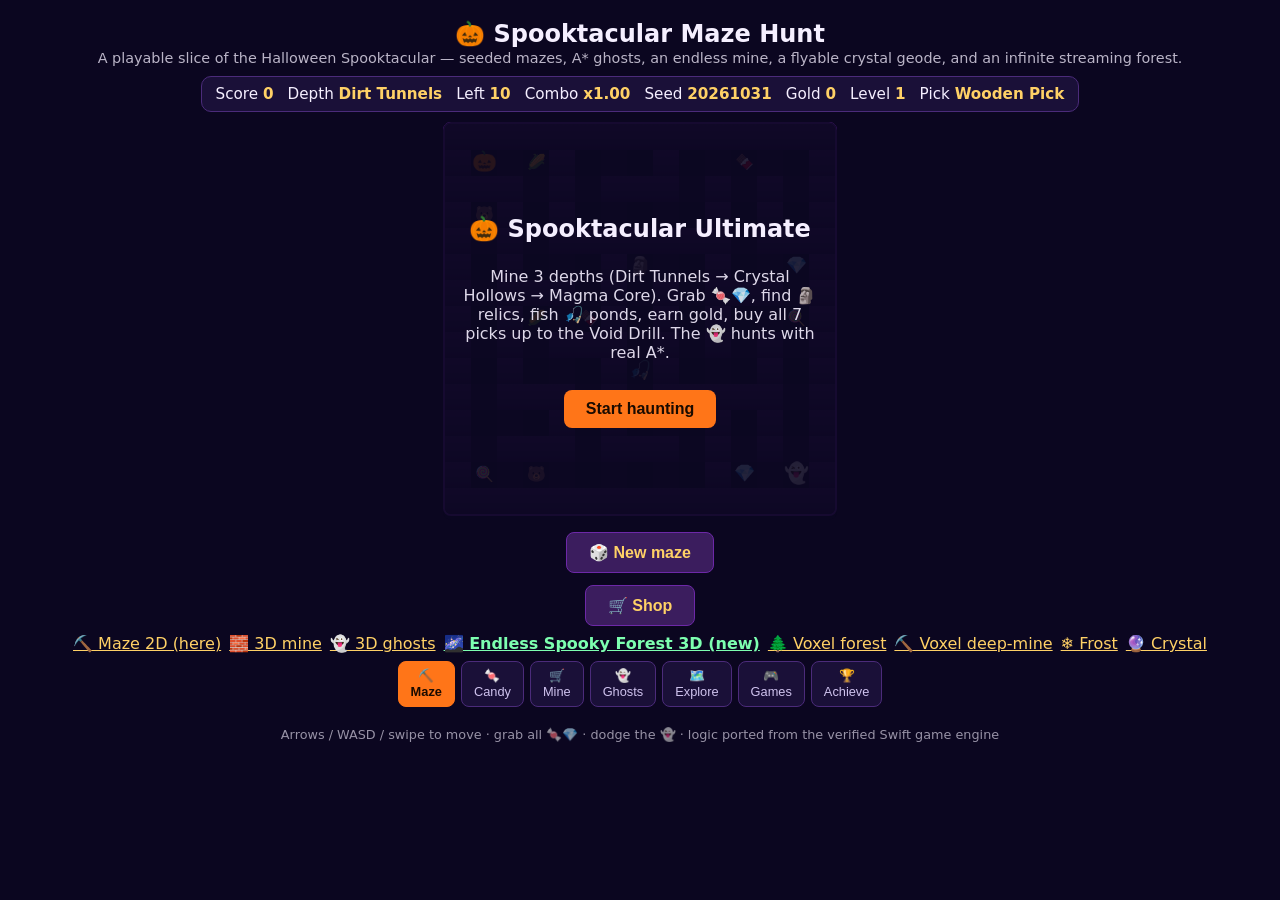
==== docs/index.html @ b9056bda "Fix Ghost tab loading in web games" ====
<!DOCTYPE html>
<html lang="en">
<head>
<meta charset="utf-8">
<meta name="viewport" content="width=device-width, initial-scale=1, maximum-scale=1, user-scalable=no">
<title>🎃 Spooktacular Maze Hunt</title>
<link rel="stylesheet" href="style.css?v=8">
</head>
<body>
<h1>🎃 Spooktacular Maze Hunt</h1>
<p class="sub">A playable slice of the Halloween Spooktacular — seeded mazes, A* ghosts, an endless mine, a flyable crystal geode, and an infinite streaming forest.</p>
<div id="hud">
  <span>Score <b id="score">0</b></span>
  <span>Depth <b id="depth">1/3</b></span>
  <span>Left <b id="candy">0</b></span>
  <span>Combo <b id="combo">x1.00</b></span>
  <span>Seed <b id="seed">–</b></span>
  <span>Gold <b id="gold">0</b></span>
  <span>Level <b id="level">1</b></span>
  <span>Pick <b id="pick">Wooden Pick</b></span>
</div>
<div id="wrap">
  <canvas id="game" width="390" height="390"></canvas>
  <div id="tabpanels"></div>
  <div id="overlay" class="hidden">
    <h2 id="overlay-title"></h2>
    <p id="overlay-text"></p>
    <button id="overlay-btn"></button>
    <button id="overlay-btn2" style="display:none"></button>
  </div>
</div>
<button id="newmaze">🎲 New maze</button> <button id="shopbtn">🛒 Shop</button>
<div id="worlds" style="margin:8px 0; display:flex; gap:8px; flex-wrap:wrap; justify-content:center;">
  <a href="index.html" style="color:#ffd166">⛏️ Maze 2D (here)</a>
  <a href="mine3d.html" style="color:#ffd166">🧱 3D mine</a>
  <a href="ghost3d.html" style="color:#ffd166">👻 3D ghosts</a>
  <a href="forest/endless-forest.html" style="color:#7dffb0;font-weight:700">🌌 Endless Spooky Forest 3D (new)</a>
  <a href="voxel.html#forest" style="color:#ffd166">🌲 Voxel forest</a>
  <a href="voxel.html#mine" style="color:#ffd166">⛏️ Voxel deep-mine</a>
  <a href="voxel.html#frost" style="color:#ffd166">❄️ Frost</a>
  <a href="voxel.html#crystal" style="color:#ffd166">🔮 Crystal</a>
</div>
<div id="tabs"></div>
<footer>Arrows / WASD / swipe to move · grab all 🍬💎 · dodge the 👻 · logic ported from the verified Swift game engine</footer>
<script src="spooky.js?v=9"></script>
<script src="tabs.js?v=10"></script>
<script src="games.js?v=9"></script>
<script src="ghost-shooter.js?v=4"></script>
<script src="game.js?v=9"></script>
</body>
</html>
---- docs/style.css ----
:root { color-scheme: dark; }
* { box-sizing: border-box; }
body {
  margin: 0; background: #0b0620; color: #f5efff;
  font-family: "Segoe UI", system-ui, sans-serif;
  display: flex; flex-direction: column; align-items: center;
  min-height: 100vh; padding: 12px;
}
h1 { margin: 8px 0 2px; font-size: 1.5rem; }
.sub { opacity: .75; margin: 0 0 10px; font-size: .9rem; }
#hud {
  display: flex; gap: 14px; flex-wrap: wrap; justify-content: center;
  background: #1a1038; border: 1px solid #4b2b7a; border-radius: 10px;
  padding: 8px 14px; margin-bottom: 10px; font-size: .95rem;
}
#hud b { color: #ffd166; }
#wrap { position: relative; }
canvas {
  border: 2px solid #6d28a8; border-radius: 8px; max-width: 94vw;
  touch-action: none; background: #0b0620;
}
#overlay {
  position: absolute; inset: 0; display: flex; flex-direction: column;
  align-items: center; justify-content: center; text-align: center;
  background: rgba(11, 6, 32, .88); border-radius: 8px; padding: 20px;
}
#overlay.hidden { display: none; }
#overlay-title { margin: 0 0 8px; }
#overlay-text { max-width: 420px; opacity: .9; }
#overlay-btn, #overlay-btn2, #newmaze, #shopbtn {
  margin-top: 12px; background: #ff7518; color: #1a0b00; border: none;
  border-radius: 8px; padding: 10px 22px; font-size: 1rem; font-weight: 700;
  cursor: pointer;
}
#overlay-btn:hover, #overlay-btn2:hover, #newmaze:hover, #shopbtn:hover { background: #ffa63d; }
#newmaze, #shopbtn { background: #3b1d5e; color: #ffd166; border: 1px solid #6d28a8; }
footer { opacity: .6; font-size: .8rem; margin: 10px 0 4px; }
/* ---- 7-tab shell (mirrors the iOS tab bar) ---- */
#tabs { display: flex; gap: 6px; flex-wrap: wrap; justify-content: center; margin-bottom: 10px; }
.tabbtn {
  background: #1a1038; color: #cfc3ee; border: 1px solid #4b2b7a; border-radius: 8px;
  padding: 6px 12px; font-size: .8rem; cursor: pointer; line-height: 1.25;
}
.tabbtn.active { background: #ff7518; color: #1a0b00; border-color: #ff7518; font-weight: 700; }
#tabpanels {
  position: absolute; inset: 0; display: none; align-items: stretch; justify-content: center;
  background: rgba(11, 6, 32, .96); border-radius: 8px; z-index: 5;
}
#objpanel {
  position: absolute; inset: auto 8px 8px auto; display: none; flex-direction: column;
  background: rgba(11, 6, 32, .92); border: 1px solid #6d28a8; border-radius: 8px;
  padding: 10px 14px; z-index: 6; font-size: .85rem; max-width: 320px;
}
#objpanel h2 { margin: 0 0 6px; font-size: 1rem; }
#questpanel, #awardpanel {
  position: absolute; inset: auto 8px 8px auto; display: none; flex-direction: column;
  background: rgba(11, 6, 32, .92); border: 1px solid #6d28a8; border-radius: 8px;
  padding: 10px 14px; z-index: 6; font-size: .85rem; max-width: 320px;
  max-height: 60vh; overflow-y: auto;
}
#questpanel h2, #awardpanel h2 { margin: 0 0 6px; font-size: 1rem; }
#tabpanels .panel {
  overflow-y: auto; padding: 16px; max-width: 560px; width: 100%; text-align: center;
}
.phead h2 { margin: 0 0 4px; }
.psub { opacity: .8; font-size: .85rem; margin: 8px 0; }
.plist { text-align: left; font-size: .85rem; max-height: 40vh; overflow-y: auto; margin: 6px auto; max-width: 480px; }
.pitem { padding: 3px 8px; border-bottom: 1px solid #2a1a55; }
.prow { display: flex; gap: 10px; justify-content: center; margin: 10px 0; flex-wrap: wrap; }
.memwrap { margin: 8px auto; max-width: 420px; }
.memstatus { margin-bottom: 6px; font-size: .9rem; }
.memgrid { display: grid; grid-template-columns: repeat(4, 1fr); gap: 6px; margin-bottom: 8px; }
.memcard {
  background: #3b1d5e; color: #ffd166; border: 1px solid #6d28a8; border-radius: 6px;
  padding: 10px 2px; font-size: .72rem; cursor: pointer; min-height: 44px;
}
.memcard.open { background: #6d28a8; color: #fff; }
.memcard.done { background: #1d5e2b; color: #c6ffcc; }
/* ---- mining sim ---- */
.minegrid { display: grid; grid-template-columns: repeat(10, 1fr); gap: 3px; margin: 8px auto; max-width: 480px; }
.minecell {
  background: #3b1d5e; border: 1px solid #6d28a8; border-radius: 4px;
  font-size: 1rem; padding: 4px 0; cursor: pointer; min-height: 34px; color: #fff;
}
.gamestage { margin-top: 6px; }
/* ---- candy tab 3D projection ---- */
.candy-grid { display: grid; grid-template-columns: repeat(auto-fit, minmax(100px, 1fr)); gap: 12px; margin: 12px 0; }
.candy-card { padding: 14px 8px; border: 1px solid #6d28a8; border-radius: 8px; background: #3b1d5e; color: #ffd166; text-align: center; cursor: pointer; transition: transform .2s; }
.candy-card:hover { transform: scale(1.08); }
.candy-card.clicked { animation: pop3d .6s cubic-bezier(.34,1.56,.64,1) both; }
@keyframes pop3d { 0% { transform: rotateY(0) scale(1); } 100% { transform: rotateY(180deg) scale(1.5); } }
.mystery-btn { width: 100%; margin: 12px auto; background: #6d28a8; color: #ffd166; border: 1px solid #ff7518; border-radius: 8px; padding: 10px; font-size: 1rem; cursor: pointer; }
.mystery-btn:hover { background: #ff7518; color: #1a0b00; }
/* ---- Ghost Shooter 3D Forest tab ---- */
.gs-arena {
  position: relative; width: 100%; height: 520px; margin: 10px auto;
  background: linear-gradient(180deg, #0b0620 0%, #1a0b30 25%, #2a1040 50%, #3d1a0a 75%, #1a0b00 100%);
  border: 2px solid #6d28a8; border-radius: 16px; overflow: hidden;
  box-shadow: 0 0 30px rgba(109, 40, 168, 0.4), inset 0 0 60px rgba(0,0,0,0.5);
  perspective: 800px;
}
.gs-ground {
  position: absolute; bottom: 0; left: -50%; width: 200%; height: 55%;
  background:
    radial-gradient(ellipse at 20% 80%, rgba(139, 69, 19, 0.4) 0%, transparent 50%),
    radial-gradient(ellipse at 80% 70%, rgba(139, 69, 19, 0.3) 0%, transparent 40%),
    linear-gradient(180deg, #2a1505 0%, #3d2314 30%, #4a2c1a 60%, #2a1505 100%);
  transform: rotateX(60deg) scale(2.5);
  transform-origin: bottom center;
  z-index: 1;
}
.gs-ground::before {
  content: ''; position: absolute; inset: 0;
  background:
    repeating-linear-gradient(90deg, transparent 0px, transparent 48px, rgba(109,40,168,0.08) 48px, rgba(109,40,168,0.08) 50px),
    repeating-linear-gradient(0deg, transparent 0px, transparent 48px, rgba(109,40,168,0.08) 48px, rgba(109,40,168,0.08) 50px);
}
.gs-hills {
  position: absolute; bottom: 35%; left: 0; width: 100%; height: 30%;
  z-index: 1; pointer-events: none;
}
.gs-hill {
  position: absolute; bottom: 0;
  background: linear-gradient(180deg, #1a0b30 0%, #2a1040 50%, #0b0620 100%);
  border-radius: 50% 50% 0 0;
  opacity: 0.7;
}
.gs-clouds {
  position: absolute; top: 0; left: 0; width: 100%; height: 35%;
  z-index: 1; pointer-events: none; overflow: hidden;
}
.gs-cloud {
  position: absolute;
  background: radial-gradient(ellipse, rgba(200, 180, 255, 0.15) 0%, rgba(200, 180, 255, 0.05) 60%, transparent 100%);
  border-radius: 50%;
  animation: gs-cloud-drift linear infinite;
}
@keyframes gs-cloud-drift {
  0% { transform: translateX(-100%); }
  100% { transform: translateX(calc(100vw + 100%)); }
}
.gs-score-board {
  position: absolute; top: 10px; left: 50%; transform: translateX(-50%);
  background: rgba(26, 16, 56, 0.9); border: 1px solid #6d28a8; border-radius: 12px;
  padding: 6px 18px; font-size: 1rem; z-index: 20; color: #ffd166;
  box-shadow: 0 4px 12px rgba(0,0,0,0.4);
}
.gs-xyz-overlay {
  position: absolute; top: 10px; right: 10px; z-index: 15;
  width: 120px; height: 120px; opacity: 0.85;
  background: rgba(11, 6, 32, 0.7); border: 1px solid #6d28a8; border-radius: 12px;
  padding: 4px;
}
.gs-xyz-overlay svg { width: 100%; height: 100%; }
.gs-scene {
  position: absolute; inset: 0;
  transform-style: preserve-3d;
}
.gs-tree {
  position: absolute; z-index: 2;
  filter: drop-shadow(0 4px 8px rgba(0,0,0,0.4));
  transition: transform 0.3s ease;
}
.gs-tree:hover { transform: scale(1.05); z-index: 3; }
.gs-tombstone {
  position: absolute; z-index: 2;
  filter: drop-shadow(0 3px 6px rgba(0,0,0,0.5));
  transition: transform 0.3s ease;
}
.gs-tombstone:hover { transform: scale(1.08); z-index: 4; }
.gs-ghost {
  position: absolute; cursor: pointer; z-index: 6;
  transition: filter 0.15s;
  filter: drop-shadow(0 0 12px var(--ghost-glow, rgba(255,255,255,0.6)));
  will-change: transform;
}
.gs-ghost svg {
  display: block;
  animation: gs-ghost-float 3s ease-in-out infinite;
}
.gs-ghost-hit {
  filter: drop-shadow(0 0 25px #fff) brightness(2.5);
}
.gs-ghost-dying svg {
  animation: gs-ghost-die 0.6s cubic-bezier(.34,1.56,.64,1) forwards;
}
@keyframes gs-ghost-float {
  0%, 100% { transform: translateY(0) rotate(-3deg) scale(1); }
  25% { transform: translateY(-12px) rotate(0deg) scale(1.02); }
  50% { transform: translateY(-20px) rotate(3deg) scale(1); }
  75% { transform: translateY(-12px) rotate(0deg) scale(0.98); }
}
@keyframes gs-ghost-die {
  0% { transform: scale(1) rotate(0deg); opacity: 1; }
  30% { transform: scale(1.3) rotate(90deg); opacity: 0.8; }
  60% { transform: scale(0.8) rotate(270deg); opacity: 0.4; }
  100% { transform: scale(0) rotate(360deg); opacity: 0; }
}
.gs-avatar {
  position: absolute; width: 120px; height: 200px; z-index: 10;
  animation: gs-avatar-breathe 3s ease-in-out infinite;
  filter: drop-shadow(0 4px 12px rgba(0,0,0,0.4));
  transition: left 0.1s linear, bottom 0.1s linear;
}
.gs-avatar svg { display: block; }
.gs-avatar-walking .gs-avatar-limb {
  animation: gs-walk-swing 0.4s ease-in-out infinite;
}
.gs-avatar-walking .gs-avatar-leg {
  animation: gs-walk-leg 0.4s ease-in-out infinite;
}
.gs-avatar-walking .gs-avatar-leg.right-leg { animation-delay: 0.2s; }
@keyframes gs-avatar-breathe {
  0%, 100% { transform: scaleY(1); }
  50% { transform: scaleY(1.015); }
}
@keyframes gs-walk-swing {
  0%, 100% { transform: rotate(15deg); }
  50% { transform: rotate(-15deg); }
}
@keyframes gs-walk-leg {
  0%, 100% { transform: rotate(10deg); }
  50% { transform: rotate(-10deg); }
}
.gs-orb {
  position: absolute; width: 20px; height: 20px; z-index: 12;
  background: radial-gradient(circle, #fff 0%, #59e6ff 30%, #00b4d8 60%, #0077b6 100%);
  border-radius: 50%;
  box-shadow: 0 0 20px #59e6ff, 0 0 40px #00b4d8, 0 0 60px rgba(0,180,216,0.5);
  animation: gs-orb-pulse 0.5s ease-in-out infinite;
}
@keyframes gs-orb-pulse {
  0%, 100% { transform: scale(1); box-shadow: 0 0 20px #59e6ff, 0 0 40px #00b4d8; }
  50% { transform: scale(1.15); box-shadow: 0 0 30px #59e6ff, 0 0 60px #00b4d8, 0 0 80px rgba(0,180,216,0.6); }
}
.gs-particle {
  position: absolute; width: 8px; height: 8px; z-index: 11;
  background: radial-gradient(circle, #fff 0%, #59e6ff 50%, transparent 100%);
  border-radius: 50%;
  animation: gs-particle-fly 0.8s ease-out forwards;
}
@keyframes gs-particle-fly {
  0% { transform: translate(0, 0) scale(1); opacity: 1; }
  100% { transform: translate(var(--px), var(--py)) scale(0); opacity: 0; }
}
.gs-mist {
  position: absolute; width: 80px; height: 80px; z-index: 10;
  background: radial-gradient(circle, rgba(89,230,255,0.4) 0%, rgba(89,230,255,0.2) 40%, transparent 70%);
  border-radius: 50%;
  animation: gs-mist-expand 1.2s ease-out forwards;
}
@keyframes gs-mist-expand {
  0% { transform: scale(0.5); opacity: 0.8; }
  100% { transform: scale(2); opacity: 0; }
}
.gs-help {
  position: absolute; bottom: 10px; left: 50%; transform: translateX(-50%);
  background: rgba(26, 16, 56, 0.85); border: 1px solid #6d28a8; border-radius: 10px;
  padding: 6px 16px; font-size: 0.85rem; z-index: 20; color: #cfc3ee;
}
.gs-shoot-btn, .gs-spawn-btn, .gs-start-btn, .gs-stop-btn {
  display: block; margin: 8px auto; padding: 10px 28px;
  background: linear-gradient(180deg, #ff7518 0%, #e55a00 100%);
  color: #1a0b00; border: none; border-radius: 12px;
  font-size: 1rem; font-weight: 700; cursor: pointer;
  box-shadow: 0 4px 12px rgba(255, 117, 24, 0.4);
  transition: transform 0.15s, box-shadow 0.15s;
}
.gs-shoot-btn:hover, .gs-spawn-btn:hover, .gs-start-btn:hover, .gs-stop-btn:hover {
  transform: scale(1.05);
  box-shadow: 0 6px 20px rgba(255, 117, 24, 0.6);
}
.gs-spawn-btn { background: linear-gradient(180deg, #6d28a8 0%, #4b1d7a 100%); color: #ffd166; }
.gs-stop-btn { background: linear-gradient(180deg, #3b1d5e 0%, #2a1545 100%); color: #cfc3ee; }
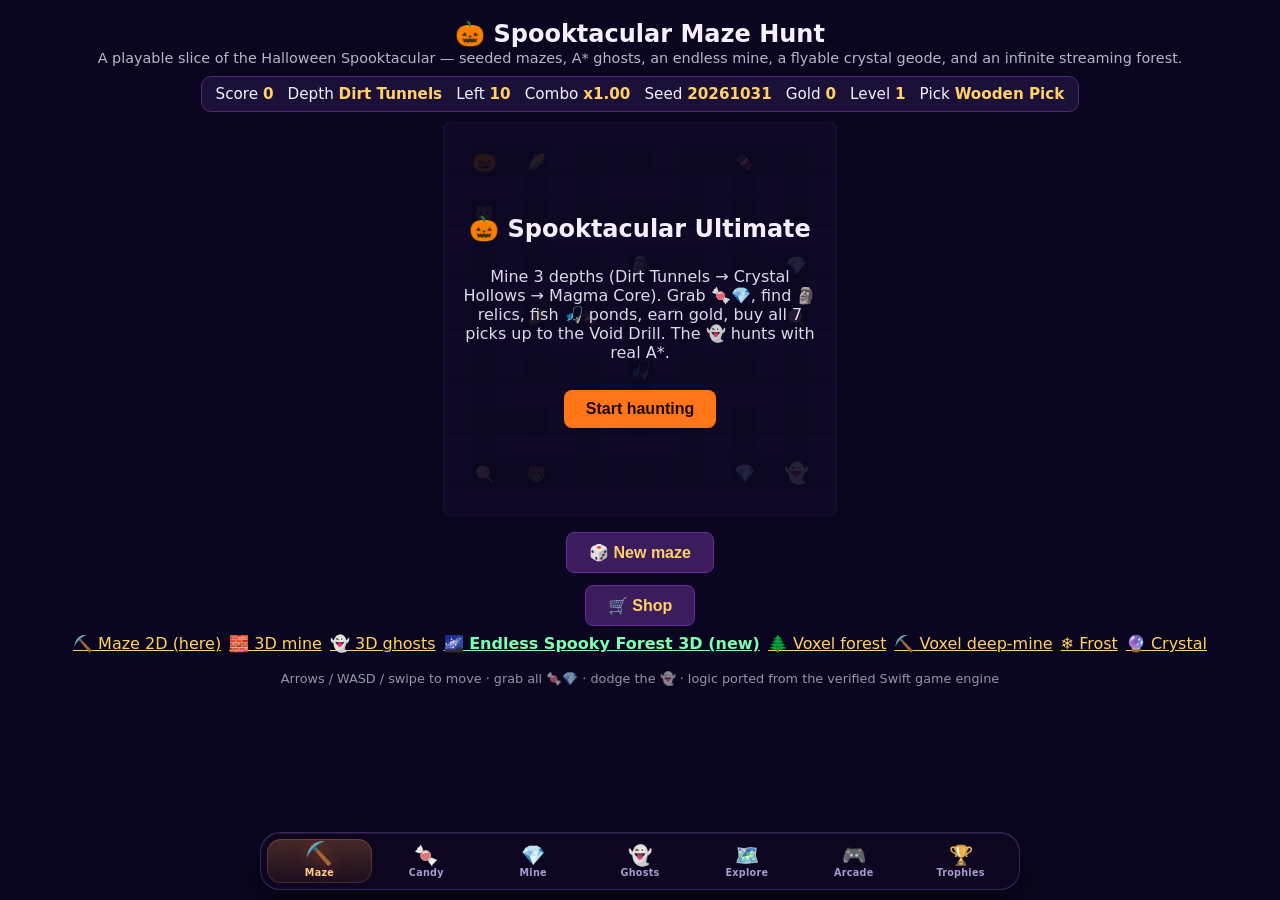
==== commit 81582ce0: "Add Midnight Arcade with 20 games and full-screen rooms - New arcade hub with category filters, feat" ====
--- a/docs/index.html
+++ b/docs/index.html
@@ -4,7 +4,8 @@
 <meta charset="utf-8">
 <meta name="viewport" content="width=device-width, initial-scale=1, maximum-scale=1, user-scalable=no">
 <title>🎃 Spooktacular Maze Hunt</title>
-<link rel="stylesheet" href="style.css?v=8">
+<link rel="stylesheet" href="style.css?v=10">
+<link rel="stylesheet" href="arcade.css?v=1">
 </head>
 <body>
 <h1>🎃 Spooktacular Maze Hunt</h1>
@@ -21,7 +22,6 @@
 </div>
 <div id="wrap">
   <canvas id="game" width="390" height="390"></canvas>
-  <div id="tabpanels"></div>
   <div id="overlay" class="hidden">
     <h2 id="overlay-title"></h2>
     <p id="overlay-text"></p>
@@ -40,11 +40,13 @@
   <a href="voxel.html#frost" style="color:#ffd166">❄️ Frost</a>
   <a href="voxel.html#crystal" style="color:#ffd166">🔮 Crystal</a>
 </div>
+<div id="tabpanels"></div>
 <div id="tabs"></div>
 <footer>Arrows / WASD / swipe to move · grab all 🍬💎 · dodge the 👻 · logic ported from the verified Swift game engine</footer>
 <script src="spooky.js?v=9"></script>
-<script src="tabs.js?v=10"></script>
-<script src="games.js?v=9"></script>
+<script src="tabs.js?v=12"></script>
+<script src="games.js?v=11"></script>
+<script src="arcade.js?v=1"></script>
 <script src="ghost-shooter.js?v=4"></script>
 <script src="game.js?v=9"></script>
 </body>
--- a/docs/style.css
+++ b/docs/style.css
@@ -4,7 +4,7 @@
   margin: 0; background: #0b0620; color: #f5efff;
   font-family: "Segoe UI", system-ui, sans-serif;
   display: flex; flex-direction: column; align-items: center;
-  min-height: 100vh; padding: 12px;
+  min-height: 100vh; padding: 12px 12px 104px;
 }
 h1 { margin: 8px 0 2px; font-size: 1.5rem; }
 .sub { opacity: .75; margin: 0 0 10px; font-size: .9rem; }
@@ -36,15 +36,97 @@
 #newmaze, #shopbtn { background: #3b1d5e; color: #ffd166; border: 1px solid #6d28a8; }
 footer { opacity: .6; font-size: .8rem; margin: 10px 0 4px; }
 /* ---- 7-tab shell (mirrors the iOS tab bar) ---- */
-#tabs { display: flex; gap: 6px; flex-wrap: wrap; justify-content: center; margin-bottom: 10px; }
+/* Floating iOS-style bottom navigation, shared by every page. */
+#tabs {
+  position: fixed;
+  left: 50%;
+  bottom: calc(10px + env(safe-area-inset-bottom));
+  transform: translateX(-50%);
+  z-index: 70;
+  display: flex;
+  gap: 2px;
+  width: min(760px, calc(100vw - 20px));
+  padding: 6px;
+  border-radius: 20px;
+  border: 1px solid rgba(168, 130, 255, .26);
+  background: rgba(15, 8, 32, .82);
+  -webkit-backdrop-filter: blur(20px) saturate(140%);
+  backdrop-filter: blur(20px) saturate(140%);
+  box-shadow: 0 18px 44px rgba(0, 0, 0, .55), inset 0 1px 0 rgba(255, 255, 255, .07);
+}
 .tabbtn {
-  background: #1a1038; color: #cfc3ee; border: 1px solid #4b2b7a; border-radius: 8px;
-  padding: 6px 12px; font-size: .8rem; cursor: pointer; line-height: 1.25;
-}
-.tabbtn.active { background: #ff7518; color: #1a0b00; border-color: #ff7518; font-weight: 700; }
+  flex: 1 1 0;
+  min-width: 0;
+  display: flex;
+  flex-direction: column;
+  align-items: center;
+  justify-content: center;
+  gap: 2px;
+  padding: 6px 2px 5px;
+  border: 0;
+  border-radius: 14px;
+  background: transparent;
+  color: #a99bcc;
+  cursor: pointer;
+  font-family: inherit;
+  transition: color .2s ease, background .2s ease, transform .18s cubic-bezier(.2, .9, .3, 1.4);
+}
+.tabbtn .tbi {
+  font-size: 1.22rem;
+  line-height: 1.1;
+  transition: transform .25s cubic-bezier(.2, 1.4, .4, 1), filter .25s ease;
+  filter: saturate(.7);
+}
+.tabbtn .tbl {
+  font-size: .6rem;
+  font-weight: 700;
+  letter-spacing: .03em;
+  line-height: 1;
+  white-space: nowrap;
+  overflow: hidden;
+  text-overflow: ellipsis;
+  max-width: 100%;
+}
+.tabbtn:hover { color: #e6dbff; background: rgba(168, 85, 247, .13); }
+.tabbtn:active { transform: scale(.94); }
+.tabbtn.active {
+  color: #ffd166;
+  background: linear-gradient(180deg, rgba(255, 154, 61, .24), rgba(255, 117, 24, .06));
+  box-shadow: inset 0 0 0 1px rgba(255, 178, 100, .18);
+}
+.tabbtn.active .tbi { transform: translateY(-2px) scale(1.14); filter: saturate(1.2) drop-shadow(0 4px 8px rgba(255, 117, 24, .45)); }
+.tabbtn.active .tbl { color: #ffcf87; }
+
+/* Full-screen tab sheet — no more clipping inside the game canvas. */
 #tabpanels {
-  position: absolute; inset: 0; display: none; align-items: stretch; justify-content: center;
-  background: rgba(11, 6, 32, .96); border-radius: 8px; z-index: 5;
+  position: fixed;
+  inset: 0;
+  z-index: 60;
+  display: none;
+  align-items: flex-start;
+  justify-content: center;
+  overflow-y: auto;
+  overscroll-behavior: contain;
+  -webkit-overflow-scrolling: touch;
+  padding: 0 0 100px;
+  background:
+    radial-gradient(90% 60% at 50% -10%, rgba(124, 58, 237, .28), transparent 62%),
+    radial-gradient(70% 50% at 100% 100%, rgba(255, 117, 24, .1), transparent 60%),
+    #07030f;
+  opacity: 0;
+  transition: opacity .26s ease;
+}
+#tabpanels.show { opacity: 1; }
+#tabpanels::before {
+  content: ""; position: fixed; inset: 0; pointer-events: none;
+  background-image:
+    radial-gradient(1.4px 1.4px at 12% 18%, rgba(255,255,255,.5), transparent),
+    radial-gradient(1.2px 1.2px at 32% 8%, rgba(255,225,170,.4), transparent),
+    radial-gradient(1.5px 1.5px at 68% 22%, rgba(196,77,255,.5), transparent),
+    radial-gradient(1.2px 1.2px at 88% 12%, rgba(255,255,255,.35), transparent),
+    radial-gradient(1.3px 1.3px at 22% 62%, rgba(125,255,176,.3), transparent),
+    radial-gradient(1.1px 1.1px at 76% 58%, rgba(255,255,255,.3), transparent);
+  opacity: .5;
 }
 #objpanel {
   position: absolute; inset: auto 8px 8px auto; display: none; flex-direction: column;
@@ -60,8 +142,48 @@
 }
 #questpanel h2, #awardpanel h2 { margin: 0 0 6px; font-size: 1rem; }
 #tabpanels .panel {
-  overflow-y: auto; padding: 16px; max-width: 560px; width: 100%; text-align: center;
-}
+  position: relative;
+  width: 100%;
+  max-width: 980px;
+  margin: 0 auto;
+  padding: 30px 22px 44px;
+  text-align: center;
+  animation: panel-rise .38s cubic-bezier(.2, .85, .3, 1) both;
+}
+@keyframes panel-rise {
+  from { opacity: 0; transform: translateY(16px); }
+  to { opacity: 1; transform: none; }
+}
+.panel-close {
+  position: fixed;
+  top: max(12px, env(safe-area-inset-top));
+  right: 12px;
+  z-index: 75;
+  width: 40px; height: 40px;
+  display: grid; place-items: center;
+  border-radius: 13px;
+  border: 1px solid rgba(168, 130, 255, .3);
+  background: rgba(15, 8, 32, .84);
+  -webkit-backdrop-filter: blur(12px);
+  backdrop-filter: blur(12px);
+  color: #eadcff;
+  font-size: 1rem;
+  cursor: pointer;
+  transition: transform .18s ease, background .18s ease;
+}
+.panel-close:hover { background: rgba(168, 85, 247, .3); transform: rotate(90deg); }
+.panel-close:active { transform: scale(.92); }
+#tabpanels .phead h2 { font-size: clamp(1.3rem, 4vw, 1.9rem); margin-top: 4px; }
+#tabpanels .psub { font-size: .88rem; }
+#tabpanels .pitem {
+  padding: 10px 12px;
+  border: 1px solid rgba(168, 130, 255, .16);
+  border-radius: 10px;
+  background: rgba(255, 255, 255, .025);
+}
+#tabpanels .plist { max-height: 46vh; max-width: 560px; padding-right: 4px; }
+#tabpanels .plist::-webkit-scrollbar { width: 7px; }
+#tabpanels .plist::-webkit-scrollbar-thumb { background: rgba(168, 130, 255, .3); border-radius: 8px; }
 .phead h2 { margin: 0 0 4px; }
 .psub { opacity: .8; font-size: .85rem; margin: 8px 0; }
 .plist { text-align: left; font-size: .85rem; max-height: 40vh; overflow-y: auto; margin: 6px auto; max-width: 480px; }
@@ -91,29 +213,24 @@
 @keyframes pop3d { 0% { transform: rotateY(0) scale(1); } 100% { transform: rotateY(180deg) scale(1.5); } }
 .mystery-btn { width: 100%; margin: 12px auto; background: #6d28a8; color: #ffd166; border: 1px solid #ff7518; border-radius: 8px; padding: 10px; font-size: 1rem; cursor: pointer; }
 .mystery-btn:hover { background: #ff7518; color: #1a0b00; }
-/* ---- Ghost Shooter 3D Forest tab ---- */
+/* ---- Ghost Shooter 2D Forest tab ---- */
 .gs-arena {
   position: relative; width: 100%; height: 520px; margin: 10px auto;
   background: linear-gradient(180deg, #0b0620 0%, #1a0b30 25%, #2a1040 50%, #3d1a0a 75%, #1a0b00 100%);
   border: 2px solid #6d28a8; border-radius: 16px; overflow: hidden;
   box-shadow: 0 0 30px rgba(109, 40, 168, 0.4), inset 0 0 60px rgba(0,0,0,0.5);
-  perspective: 800px;
 }
 .gs-ground {
-  position: absolute; bottom: 0; left: -50%; width: 200%; height: 55%;
+  position: absolute; bottom: 0; left: 0; width: 100%; height: 42%;
   background:
     radial-gradient(ellipse at 20% 80%, rgba(139, 69, 19, 0.4) 0%, transparent 50%),
     radial-gradient(ellipse at 80% 70%, rgba(139, 69, 19, 0.3) 0%, transparent 40%),
     linear-gradient(180deg, #2a1505 0%, #3d2314 30%, #4a2c1a 60%, #2a1505 100%);
-  transform: rotateX(60deg) scale(2.5);
-  transform-origin: bottom center;
   z-index: 1;
 }
 .gs-ground::before {
   content: ''; position: absolute; inset: 0;
-  background:
-    repeating-linear-gradient(90deg, transparent 0px, transparent 48px, rgba(109,40,168,0.08) 48px, rgba(109,40,168,0.08) 50px),
-    repeating-linear-gradient(0deg, transparent 0px, transparent 48px, rgba(109,40,168,0.08) 48px, rgba(109,40,168,0.08) 50px);
+  background: radial-gradient(ellipse at 50% 0%, rgba(255, 117, 24, 0.09), transparent 62%);
 }
 .gs-hills {
   position: absolute; bottom: 35%; left: 0; width: 100%; height: 30%;
@@ -145,16 +262,19 @@
   padding: 6px 18px; font-size: 1rem; z-index: 20; color: #ffd166;
   box-shadow: 0 4px 12px rgba(0,0,0,0.4);
 }
-.gs-xyz-overlay {
-  position: absolute; top: 10px; right: 10px; z-index: 15;
-  width: 120px; height: 120px; opacity: 0.85;
-  background: rgba(11, 6, 32, 0.7); border: 1px solid #6d28a8; border-radius: 12px;
-  padding: 4px;
-}
-.gs-xyz-overlay svg { width: 100%; height: 100%; }
+.gs-score-pop {
+  position: absolute; z-index: 21; transform: translate(-50%, -50%);
+  color: #ffd166; font-size: 1.05rem; font-weight: 800;
+  text-shadow: 0 0 10px #ff7518, 0 0 20px #ff7518;
+  pointer-events: none; animation: gs-score-pop 0.75s ease-out forwards;
+}
+@keyframes gs-score-pop {
+  0% { opacity: 0; transform: translate(-50%, -40%) scale(0.6); }
+  20% { opacity: 1; }
+  100% { opacity: 0; transform: translate(-50%, -150%) scale(1.2); }
+}
 .gs-scene {
   position: absolute; inset: 0;
-  transform-style: preserve-3d;
 }
 .gs-tree {
   position: absolute; z-index: 2;
@@ -271,4 +391,64 @@
   box-shadow: 0 6px 20px rgba(255, 117, 24, 0.6);
 }
 .gs-spawn-btn { background: linear-gradient(180deg, #6d28a8 0%, #4b1d7a 100%); color: #ffd166; }
-.gs-stop-btn { background: linear-gradient(180deg, #3b1d5e 0%, #2a1545 100%); color: #cfc3ee; }+.gs-stop-btn { background: linear-gradient(180deg, #3b1d5e 0%, #2a1545 100%); color: #cfc3ee; }
+/* ---- trophy room ---- */
+.ach-summary {
+  display: flex; align-items: center; gap: 16px;
+  max-width: 560px; margin: 10px auto 16px;
+  padding: 14px 18px;
+  border-radius: 16px;
+  border: 1px solid rgba(168, 130, 255, .24);
+  background: linear-gradient(160deg, rgba(40, 22, 74, .8), rgba(16, 8, 34, .9));
+}
+.ach-count { display: flex; align-items: baseline; gap: 7px; white-space: nowrap; }
+.ach-count b { font-size: 1.7rem; color: #ffd166; line-height: 1; }
+.ach-count span { font-size: .74rem; color: #a99bcc; }
+.ach-meter {
+  flex: 1; height: 9px; border-radius: 999px; overflow: hidden;
+  background: rgba(255, 255, 255, .08);
+  border: 1px solid rgba(255, 255, 255, .05);
+}
+.ach-meter i {
+  display: block; height: 100%; border-radius: inherit;
+  background: linear-gradient(90deg, #ffb457, #ff7518);
+  box-shadow: 0 0 14px rgba(255, 117, 24, .5);
+  transition: width .5s cubic-bezier(.2, .8, .25, 1);
+}
+.ach-grid {
+  display: grid;
+  grid-template-columns: repeat(auto-fill, minmax(200px, 1fr));
+  gap: 8px;
+  max-width: 720px;
+  margin: 0 auto;
+  text-align: left;
+}
+.ach-card {
+  display: flex; align-items: flex-start; gap: 9px;
+  padding: 11px 12px;
+  border-radius: 12px;
+  border: 1px solid rgba(168, 130, 255, .14);
+  background: rgba(255, 255, 255, .025);
+  font-size: .78rem;
+  color: #b7aad6;
+  transition: border-color .2s ease, background .2s ease;
+}
+.ach-txt { display: flex; flex-direction: column; gap: 2px; min-width: 0; }
+.ach-txt b { font-size: .79rem; font-weight: 700; color: #ded4f5; line-height: 1.25; }
+.ach-txt small { font-size: .69rem; color: #9c8dbd; line-height: 1.3; }
+.ach-card.got {
+  color: #f0e6ff;
+  border-color: rgba(255, 190, 120, .34);
+  background: linear-gradient(160deg, rgba(255, 154, 61, .13), rgba(255, 255, 255, .02));
+}
+.ach-card.got .ach-txt b { color: #fff; }
+.ach-card.got .ach-txt small { color: #d3c4ee; }
+.ach-ico { font-size: 1.05rem; filter: grayscale(1); opacity: .75; line-height: 1.2; }
+.ach-card.got .ach-ico { filter: none; opacity: 1; }
+@media (max-width: 520px) {
+  .tabbtn .tbl { font-size: .53rem; }
+  .tabbtn .tbi { font-size: 1.1rem; }
+  #tabs { gap: 0; padding: 5px; border-radius: 17px; }
+  #tabpanels .panel { padding: 24px 14px 40px; }
+  .ach-summary { gap: 10px; padding: 12px 14px; }
+}
--- a/docs/arcade.css
+++ b/docs/arcade.css
@@ -0,0 +1,1626 @@
+/* ==========================================================================
+   Spooky Arcade — dedicated game hub + full-screen game rooms.
+   Loaded after style.css so it can own the arcade surface and its games.
+   ========================================================================== */
+
+#spookyArcade,
+#spookyRoom {
+  --arc-ink: #07040f;
+  --arc-panel: rgba(22, 13, 45, .74);
+  --arc-panel-2: rgba(31, 18, 62, .9);
+  --arc-line: rgba(168, 130, 255, .24);
+  --arc-line-hot: rgba(255, 154, 61, .55);
+  --arc-gold: #ffd166;
+  --arc-orange: #ff7518;
+  --arc-violet: #a855f7;
+  --arc-mint: #7dffb0;
+  --arc-muted: #a99bcc;
+  --arc-radius: 20px;
+  color: #f5efff;
+  font-family: "Segoe UI", system-ui, -apple-system, sans-serif;
+  -webkit-tap-highlight-color: transparent;
+}
+
+#spookyArcade *,
+#spookyRoom * { box-sizing: border-box; }
+#spookyArcade button,
+#spookyRoom button { font-family: inherit; }
+
+/* --------------------------------------------------------------------------
+   HUB SHELL
+   -------------------------------------------------------------------------- */
+#spookyArcade {
+  position: fixed;
+  inset: 0 0 84px 0;
+  z-index: 66;
+  display: flex;
+  flex-direction: column;
+  overflow: hidden;
+  background:
+    radial-gradient(120% 90% at 12% -10%, rgba(124, 58, 237, .34), transparent 55%),
+    radial-gradient(90% 70% at 90% 0%, rgba(255, 117, 24, .18), transparent 52%),
+    radial-gradient(80% 60% at 50% 110%, rgba(16, 185, 129, .12), transparent 60%),
+    linear-gradient(180deg, #0a0518 0%, #070310 60%, #05020c 100%);
+  opacity: 0;
+  transform: translateY(10px) scale(.995);
+  transition: opacity .28s ease, transform .32s cubic-bezier(.2, .8, .25, 1);
+}
+#spookyArcade.arc-open { opacity: 1; transform: none; }
+#spookyArcade::before {
+  content: "";
+  position: absolute; inset: 0;
+  pointer-events: none;
+  background-image:
+    radial-gradient(1.4px 1.4px at 8% 12%, rgba(255,255,255,.7), transparent),
+    radial-gradient(1.2px 1.2px at 22% 34%, rgba(255,255,255,.5), transparent),
+    radial-gradient(1.6px 1.6px at 41% 8%, rgba(255,225,170,.55), transparent),
+    radial-gradient(1.1px 1.1px at 63% 26%, rgba(255,255,255,.45), transparent),
+    radial-gradient(1.5px 1.5px at 78% 14%, rgba(196,77,255,.6), transparent),
+    radial-gradient(1.2px 1.2px at 91% 38%, rgba(255,255,255,.4), transparent),
+    radial-gradient(1.3px 1.3px at 15% 66%, rgba(125,255,176,.35), transparent),
+    radial-gradient(1.2px 1.2px at 72% 72%, rgba(255,255,255,.32), transparent);
+  opacity: .55;
+  animation: arc-twinkle 7s ease-in-out infinite alternate;
+}
+@keyframes arc-twinkle {
+  from { opacity: .38; }
+  to { opacity: .72; }
+}
+
+#spookyArcade .arc-top {
+  position: relative;
+  display: flex;
+  align-items: center;
+  gap: 14px;
+  padding: max(14px, env(safe-area-inset-top)) 18px 12px;
+  background: linear-gradient(180deg, rgba(10, 5, 24, .96), rgba(10, 5, 24, .55) 70%, transparent);
+  z-index: 3;
+}
+.arc-brand {
+  display: flex;
+  align-items: center;
+  gap: 12px;
+  min-width: 0;
+}
+.arc-brand-mark {
+  width: 46px; height: 46px; flex: 0 0 46px;
+  display: grid; place-items: center;
+  font-size: 24px;
+  border-radius: 15px;
+  background: linear-gradient(150deg, rgba(255, 117, 24, .38), rgba(168, 85, 247, .28));
+  border: 1px solid rgba(255, 190, 120, .4);
+  box-shadow: 0 10px 24px rgba(255, 117, 24, .22), inset 0 1px 0 rgba(255,255,255,.16);
+  animation: arc-bob 4.5s ease-in-out infinite;
+}
+@keyframes arc-bob {
+  0%, 100% { transform: translateY(0) rotate(-3deg); }
+  50% { transform: translateY(-4px) rotate(3deg); }
+}
+.arc-brand h1 {
+  margin: 0;
+  font-size: clamp(1.35rem, 4vw, 1.9rem);
+  letter-spacing: .4px;
+  line-height: 1.05;
+  color: #fff;
+  text-shadow: 0 0 26px rgba(255, 154, 61, .35);
+}
+.arc-brand p {
+  margin: 3px 0 0;
+  font-size: .76rem;
+  letter-spacing: .14em;
+  text-transform: uppercase;
+  color: var(--arc-muted);
+}
+.arc-top-stats {
+  display: flex;
+  align-items: center;
+  gap: 8px;
+  margin-left: auto;
+}
+.arc-chip {
+  display: inline-flex;
+  align-items: center;
+  gap: 6px;
+  padding: 7px 11px;
+  border-radius: 999px;
+  border: 1px solid var(--arc-line);
+  background: rgba(20, 11, 40, .72);
+  font-size: .78rem;
+  color: var(--arc-muted);
+  white-space: nowrap;
+}
+.arc-chip b { color: var(--arc-gold); font-variant-numeric: tabular-nums; }
+.arc-icon-btn {
+  width: 40px; height: 40px;
+  flex: 0 0 40px;
+  display: grid; place-items: center;
+  border-radius: 13px;
+  border: 1px solid var(--arc-line);
+  background: rgba(20, 11, 40, .72);
+  color: #eadcff;
+  font-size: 1.05rem;
+  cursor: pointer;
+  transition: transform .18s ease, background .18s ease, border-color .18s ease;
+}
+.arc-icon-btn:hover { background: rgba(124, 58, 237, .3); border-color: var(--arc-line-hot); transform: translateY(-1px); }
+.arc-icon-btn:active { transform: scale(.94); }
+.arc-icon-btn.on { color: #1a0b00; background: linear-gradient(180deg, #ffb457, #ff7518); border-color: #ffb457; }
+
+.arc-scroll {
+  position: relative;
+  flex: 1;
+  overflow-y: auto;
+  overflow-x: hidden;
+  padding: 4px 18px 26px;
+  scroll-behavior: smooth;
+  overscroll-behavior: contain;
+  -webkit-overflow-scrolling: touch;
+  z-index: 2;
+}
+.arc-scroll::-webkit-scrollbar { width: 8px; }
+.arc-scroll::-webkit-scrollbar-thumb { background: rgba(168, 130, 255, .3); border-radius: 8px; }
+.arc-inner { max-width: 1120px; margin: 0 auto; }
+
+/* --------------------------------------------------------------------------
+   HERO — featured game
+   -------------------------------------------------------------------------- */
+.arc-hero {
+  position: relative;
+  display: grid;
+  grid-template-columns: minmax(0, 1.25fr) minmax(0, .75fr);
+  gap: 18px;
+  align-items: stretch;
+  padding: 22px;
+  margin: 6px 0 20px;
+  border-radius: 26px;
+  border: 1px solid rgba(255, 174, 102, .34);
+  background:
+    radial-gradient(90% 120% at 8% 0%, rgba(255, 117, 24, .3), transparent 56%),
+    radial-gradient(80% 100% at 95% 15%, rgba(168, 85, 247, .36), transparent 58%),
+    linear-gradient(135deg, rgba(38, 18, 64, .94), rgba(18, 9, 36, .96));
+  box-shadow: 0 26px 60px rgba(0, 0, 0, .5), inset 0 1px 0 rgba(255, 255, 255, .08);
+  overflow: hidden;
+  isolation: isolate;
+}
+.arc-hero::after {
+  content: "";
+  position: absolute;
+  inset: -40%;
+  z-index: -1;
+  background: conic-gradient(from 0deg, transparent, rgba(255, 154, 61, .16), transparent 42%);
+  animation: arc-hero-spin 16s linear infinite;
+}
+@keyframes arc-hero-spin { to { transform: rotate(360deg); } }
+.arc-hero-copy { display: flex; flex-direction: column; justify-content: center; min-width: 0; }
+.arc-eyebrow {
+  display: inline-flex;
+  align-items: center;
+  gap: 7px;
+  width: fit-content;
+  padding: 5px 10px;
+  border-radius: 999px;
+  border: 1px solid rgba(255, 190, 120, .34);
+  background: rgba(255, 117, 24, .14);
+  color: #ffca8a;
+  font-size: .68rem;
+  font-weight: 700;
+  letter-spacing: .16em;
+  text-transform: uppercase;
+}
+.arc-hero h2 {
+  margin: 12px 0 8px;
+  font-size: clamp(1.6rem, 4.6vw, 2.5rem);
+  line-height: 1.04;
+  letter-spacing: -.5px;
+  text-shadow: 0 10px 30px rgba(0, 0, 0, .45);
+}
+.arc-hero p {
+  margin: 0;
+  max-width: 52ch;
+  color: #d9ccf5;
+  font-size: .92rem;
+  line-height: 1.55;
+}
+.arc-hero-meta {
+  display: flex;
+  flex-wrap: wrap;
+  gap: 8px;
+  margin: 14px 0 18px;
+}
+.arc-pill {
+  display: inline-flex;
+  align-items: center;
+  gap: 6px;
+  padding: 6px 10px;
+  border-radius: 999px;
+  border: 1px solid var(--arc-line);
+  background: rgba(12, 6, 26, .55);
+  font-size: .74rem;
+  color: #cbbdea;
+}
+.arc-pill b { color: var(--arc-gold); }
+.arc-cta {
+  display: inline-flex;
+  align-items: center;
+  justify-content: center;
+  gap: 10px;
+  width: fit-content;
+  padding: 13px 22px;
+  border: 0;
+  border-radius: 15px;
+  background: linear-gradient(180deg, #ffb457 0%, #ff7518 58%, #e55a00 100%);
+  color: #241000;
+  font-size: 1rem;
+  font-weight: 800;
+  letter-spacing: .2px;
+  cursor: pointer;
+  box-shadow: 0 14px 30px rgba(255, 117, 24, .38), inset 0 1px 0 rgba(255, 255, 255, .4);
+  transition: transform .18s cubic-bezier(.2, .9, .3, 1.4), box-shadow .18s ease;
+}
+.arc-cta:hover { transform: translateY(-2px) scale(1.02); box-shadow: 0 20px 38px rgba(255, 117, 24, .48); }
+.arc-cta:active { transform: scale(.97); }
+.arc-hero-art {
+  position: relative;
+  display: grid;
+  place-items: center;
+  min-height: 180px;
+  border-radius: 20px;
+  background:
+    radial-gradient(circle at 50% 48%, rgba(255, 154, 61, .24), transparent 58%),
+    linear-gradient(160deg, rgba(255, 255, 255, .05), transparent 60%);
+  border: 1px solid rgba(255, 255, 255, .07);
+  overflow: hidden;
+}
+.arc-hero-art .arc-big-emoji {
+  font-size: clamp(4rem, 12vw, 6.8rem);
+  filter: drop-shadow(0 18px 28px rgba(0, 0, 0, .5));
+  animation: arc-float 4s ease-in-out infinite;
+}
+@keyframes arc-float {
+  0%, 100% { transform: translateY(0) rotate(-4deg) scale(1); }
+  50% { transform: translateY(-14px) rotate(4deg) scale(1.04); }
+}
+.arc-hero-art .arc-ring {
+  position: absolute;
+  width: 78%; aspect-ratio: 1;
+  border: 1px dashed rgba(255, 190, 120, .28);
+  border-radius: 50%;
+  animation: arc-spin 24s linear infinite;
+}
+.arc-hero-art .arc-ring:nth-child(2) { width: 58%; animation-direction: reverse; animation-duration: 18s; }
+@keyframes arc-spin { to { transform: rotate(360deg); } }
+
+/* --------------------------------------------------------------------------
+   FILTERS
+   -------------------------------------------------------------------------- */
+.arc-bar {
+  display: flex;
+  align-items: center;
+  gap: 12px;
+  flex-wrap: wrap;
+  margin: 0 0 14px;
+}
+.arc-filters {
+  display: flex;
+  gap: 6px;
+  flex-wrap: wrap;
+  padding: 5px;
+  border-radius: 16px;
+  border: 1px solid var(--arc-line);
+  background: rgba(12, 6, 26, .6);
+}
+.arc-filter {
+  padding: 8px 13px;
+  border: 0;
+  border-radius: 11px;
+  background: transparent;
+  color: var(--arc-muted);
+  font-size: .8rem;
+  font-weight: 600;
+  cursor: pointer;
+  transition: background .2s ease, color .2s ease, transform .18s ease;
+  white-space: nowrap;
+}
+.arc-filter:hover { color: #fff; background: rgba(168, 85, 247, .16); }
+.arc-filter.active {
+  color: #241000;
+  background: linear-gradient(180deg, #ffcf87, #ff9a3d);
+  box-shadow: 0 6px 18px rgba(255, 117, 24, .3);
+}
+.arc-filter:active { transform: scale(.96); }
+.arc-count { margin-left: auto; font-size: .76rem; color: var(--arc-muted); }
+.arc-count b { color: var(--arc-gold); }
+
+/* --------------------------------------------------------------------------
+   GAME GRID + CARDS
+   -------------------------------------------------------------------------- */
+.arc-grid {
+  display: grid;
+  grid-template-columns: repeat(auto-fill, minmax(212px, 1fr));
+  gap: 14px;
+}
+.arc-card {
+  position: relative;
+  display: flex;
+  flex-direction: column;
+  padding: 0;
+  border: 1px solid var(--arc-line);
+  border-radius: var(--arc-radius);
+  background: linear-gradient(180deg, rgba(30, 17, 58, .86), rgba(15, 8, 32, .92));
+  color: inherit;
+  text-align: left;
+  cursor: pointer;
+  overflow: hidden;
+  isolation: isolate;
+  box-shadow: 0 12px 30px rgba(0, 0, 0, .32);
+  transition: transform .26s cubic-bezier(.2, .9, .3, 1.2), border-color .26s ease, box-shadow .26s ease;
+  opacity: 0;
+  animation: arc-card-in .5s cubic-bezier(.2, .8, .25, 1) forwards;
+  animation-delay: calc(var(--i, 0) * 32ms);
+}
+@keyframes arc-card-in {
+  from { opacity: 0; transform: translateY(16px) scale(.97); }
+  to { opacity: 1; transform: none; }
+}
+.arc-card::after {
+  content: "";
+  position: absolute;
+  inset: 0;
+  z-index: 3;
+  pointer-events: none;
+  background: linear-gradient(115deg, transparent 30%, rgba(255, 255, 255, .14) 45%, transparent 60%);
+  transform: translateX(-130%);
+  transition: transform .7s ease;
+}
+.arc-card:hover {
+  transform: translateY(-5px);
+  border-color: rgba(255, 178, 100, .42);
+  box-shadow: 0 22px 46px rgba(0, 0, 0, .46), 0 0 0 1px rgba(255, 154, 61, .12);
+}
+.arc-card:hover::after { transform: translateX(130%); }
+.arc-card:active { transform: scale(.975); }
+.arc-card-art {
+  position: relative;
+  display: grid;
+  place-items: center;
+  height: 118px;
+  overflow: hidden;
+  background:
+    radial-gradient(circle at 50% 58%, color-mix(in srgb, var(--accent, #ff7518) 34%, transparent), transparent 62%),
+    linear-gradient(150deg, rgba(255, 255, 255, .06), transparent 60%);
+  border-bottom: 1px solid rgba(255, 255, 255, .05);
+}
+.arc-card-art::before {
+  content: "";
+  position: absolute;
+  inset: auto -20% -55% -20%;
+  height: 96%;
+  background: radial-gradient(ellipse at 50% 100%, color-mix(in srgb, var(--accent, #ff7518) 24%, transparent), transparent 66%);
+  filter: blur(2px);
+}
+.arc-card-emoji {
+  position: relative;
+  font-size: 3.2rem;
+  filter: drop-shadow(0 12px 18px rgba(0, 0, 0, .45));
+  transition: transform .35s cubic-bezier(.2, .9, .3, 1.4);
+}
+.arc-card:hover .arc-card-emoji { transform: scale(1.14) rotate(-5deg); }
+.arc-new {
+  position: absolute;
+  top: 9px; left: 9px;
+  padding: 4px 8px;
+  border-radius: 999px;
+  background: linear-gradient(180deg, #ffcf87, #ff7518);
+  color: #2a1200;
+  font-size: .58rem;
+  font-weight: 900;
+  letter-spacing: .12em;
+  text-transform: uppercase;
+  box-shadow: 0 4px 12px rgba(255, 117, 24, .35);
+}
+.arc-diff {
+  position: absolute;
+  top: 10px; right: 10px;
+  display: flex;
+  gap: 3px;
+  align-items: center;
+  padding: 4px 7px;
+  border-radius: 999px;
+  background: rgba(7, 4, 15, .6);
+  border: 1px solid rgba(255, 255, 255, .08);
+}
+.arc-diff i {
+  width: 5px; height: 5px;
+  border-radius: 50%;
+  background: rgba(255, 255, 255, .18);
+}
+.arc-diff i.on { background: var(--accent, #ff9a3d); box-shadow: 0 0 6px var(--accent, #ff9a3d); }
+.arc-card-body {
+  display: flex;
+  flex-direction: column;
+  gap: 7px;
+  padding: 13px 13px 14px;
+  flex: 1;
+}
+.arc-card-title {
+  display: flex;
+  align-items: baseline;
+  gap: 7px;
+  font-size: 1rem;
+  font-weight: 800;
+  letter-spacing: .1px;
+  color: #fff;
+}
+.arc-card-title small {
+  margin-left: auto;
+  font-size: .58rem;
+  font-weight: 800;
+  letter-spacing: .13em;
+  text-transform: uppercase;
+  color: color-mix(in srgb, var(--accent, #ff9a3d) 78%, white);
+}
+.arc-card-desc {
+  margin: 0;
+  font-size: .78rem;
+  line-height: 1.45;
+  color: #b9abd8;
+  display: -webkit-box;
+  -webkit-line-clamp: 2;
+  -webkit-box-orient: vertical;
+  overflow: hidden;
+  min-height: 2.2em;
+}
+.arc-card-foot {
+  display: flex;
+  align-items: center;
+  gap: 8px;
+  margin-top: auto;
+  padding-top: 6px;
+  border-top: 1px solid rgba(255, 255, 255, .06);
+  font-size: .7rem;
+  color: var(--arc-muted);
+}
+.arc-card-foot .best { display: inline-flex; align-items: center; gap: 5px; }
+.arc-card-foot .best b { color: var(--arc-gold); font-variant-numeric: tabular-nums; }
+.arc-card-play {
+  margin-left: auto;
+  display: inline-flex;
+  align-items: center;
+  gap: 5px;
+  padding: 6px 10px;
+  border-radius: 9px;
+  background: rgba(255, 255, 255, .06);
+  border: 1px solid rgba(255, 255, 255, .08);
+  color: #ffe9cd;
+  font-size: .68rem;
+  font-weight: 800;
+  letter-spacing: .06em;
+  transition: background .2s ease, transform .2s ease;
+}
+.arc-card:hover .arc-card-play {
+  background: linear-gradient(180deg, #ffcf87, #ff8a2b);
+  color: #2a1200;
+  border-color: transparent;
+}
+.arc-empty {
+  padding: 42px 16px;
+  text-align: center;
+  color: var(--arc-muted);
+  border: 1px dashed var(--arc-line);
+  border-radius: 18px;
+  font-size: .9rem;
+}
+.arc-foot-note {
+  margin: 22px 0 0;
+  text-align: center;
+  font-size: .74rem;
+  color: #7f72a3;
+}
+
+/* --------------------------------------------------------------------------
+   FULL-SCREEN GAME ROOM
+   -------------------------------------------------------------------------- */
+#spookyRoom {
+  position: fixed;
+  inset: 0;
+  z-index: 86;
+  display: none;
+  flex-direction: column;
+  overflow: hidden;
+  background:
+    radial-gradient(100% 80% at 50% -20%, rgba(124, 58, 237, .38), transparent 60%),
+    radial-gradient(70% 60% at 92% 100%, rgba(255, 117, 24, .16), transparent 60%),
+    linear-gradient(180deg, #080313 0%, #05020c 100%);
+}
+#spookyRoom.room-open { display: flex; animation: arc-room-in .42s cubic-bezier(.2, .85, .3, 1) both; }
+@keyframes arc-room-in {
+  from { opacity: 0; transform: scale(1.03); }
+  to { opacity: 1; transform: none; }
+}
+#spookyRoom::before {
+  content: "";
+  position: absolute; inset: 0;
+  pointer-events: none;
+  background:
+    radial-gradient(ellipse 46% 34% at 18% 8%, rgba(168, 85, 247, .18), transparent 70%),
+    radial-gradient(ellipse 38% 30% at 82% 16%, rgba(255, 117, 24, .12), transparent 70%),
+    radial-gradient(ellipse 60% 40% at 50% 108%, rgba(125, 255, 176, .08), transparent 70%);
+  animation: arc-room-glow 9s ease-in-out infinite alternate;
+}
+@keyframes arc-room-glow { from { opacity: .7; } to { opacity: 1; } }
+
+.room-top {
+  position: relative;
+  z-index: 4;
+  display: flex;
+  align-items: center;
+  gap: 12px;
+  padding: max(12px, env(safe-area-inset-top)) 16px 12px;
+  background: linear-gradient(180deg, rgba(6, 3, 14, .92), rgba(6, 3, 14, .5) 75%, transparent);
+}
+.room-back {
+  display: inline-flex;
+  align-items: center;
+  gap: 8px;
+  height: 40px;
+  padding: 0 14px;
+  border-radius: 13px;
+  border: 1px solid var(--arc-line);
+  background: rgba(20, 11, 40, .78);
+  color: #eadcff;
+  font-size: .8rem;
+  font-weight: 700;
+  cursor: pointer;
+  transition: background .2s ease, transform .18s ease, border-color .2s ease;
+}
+.room-back:hover { background: rgba(124, 58, 237, .3); border-color: var(--arc-line-hot); }
+.room-back:active { transform: scale(.95); }
+.room-heading { min-width: 0; }
+.room-heading h2 {
+  margin: 0;
+  font-size: clamp(1rem, 3vw, 1.25rem);
+  white-space: nowrap;
+  overflow: hidden;
+  text-overflow: ellipsis;
+}
+.room-heading p {
+  margin: 2px 0 0;
+  font-size: .68rem;
+  letter-spacing: .12em;
+  text-transform: uppercase;
+  color: var(--arc-muted);
+  white-space: nowrap;
+  overflow: hidden;
+  text-overflow: ellipsis;
+}
+.room-hud {
+  display: flex;
+  align-items: center;
+  gap: 7px;
+  margin-left: auto;
+}
+.room-hud .arc-chip { padding: 6px 10px; font-size: .72rem; }
+.room-hud .arc-chip b { font-variant-numeric: tabular-nums; }
+.room-hud .arc-icon-btn { width: 38px; height: 38px; flex-basis: 38px; }
+
+.room-main {
+  position: relative;
+  z-index: 2;
+  flex: 1;
+  display: flex;
+  flex-direction: column;
+  align-items: center;
+  justify-content: safe center;
+  gap: 12px;
+  padding: 4px 16px 10px;
+  overflow-y: auto;
+  overscroll-behavior: contain;
+}
+.room-main::-webkit-scrollbar { width: 8px; }
+.room-main::-webkit-scrollbar-thumb { background: rgba(168, 130, 255, .3); border-radius: 8px; }
+
+.room-intro {
+  width: min(760px, 100%);
+  margin: auto;
+  padding: 26px;
+  border-radius: 28px;
+  border: 1px solid var(--arc-line);
+  background:
+    radial-gradient(90% 100% at 50% 0%, color-mix(in srgb, var(--accent, #a855f7) 22%, transparent), transparent 60%),
+    linear-gradient(160deg, rgba(30, 17, 58, .9), rgba(12, 6, 26, .94));
+  box-shadow: 0 30px 70px rgba(0, 0, 0, .5), inset 0 1px 0 rgba(255, 255, 255, .07);
+  text-align: center;
+  animation: arc-card-in .45s cubic-bezier(.2, .8, .25, 1) both;
+}
+.room-intro-icon {
+  width: 108px; height: 108px;
+  margin: 0 auto 8px;
+  display: grid;
+  place-items: center;
+  font-size: 3.6rem;
+  border-radius: 30px;
+  background:
+    radial-gradient(circle at 50% 40%, color-mix(in srgb, var(--accent, #a855f7) 40%, transparent), transparent 70%),
+    rgba(255, 255, 255, .04);
+  border: 1px solid rgba(255, 255, 255, .1);
+  box-shadow: 0 18px 40px rgba(0, 0, 0, .4);
+  animation: arc-float 4.4s ease-in-out infinite;
+}
+.room-intro h1 {
+  margin: 8px 0 6px;
+  font-size: clamp(1.6rem, 5vw, 2.3rem);
+  letter-spacing: -.4px;
+}
+.room-intro .intro-tag {
+  display: inline-flex;
+  align-items: center;
+  gap: 7px;
+  padding: 5px 11px;
+  border-radius: 999px;
+  background: rgba(255, 255, 255, .06);
+  border: 1px solid var(--arc-line);
+  font-size: .68rem;
+  font-weight: 800;
+  letter-spacing: .14em;
+  text-transform: uppercase;
+  color: color-mix(in srgb, var(--accent, #a855f7) 60%, white);
+}
+.room-intro .intro-desc {
+  max-width: 54ch;
+  margin: 12px auto 0;
+  color: #d5c8f1;
+  font-size: .94rem;
+  line-height: 1.6;
+}
+.room-intro .intro-how {
+  display: flex;
+  flex-wrap: wrap;
+  justify-content: center;
+  gap: 8px;
+  margin: 18px auto 20px;
+  max-width: 620px;
+}
+.room-intro .intro-how span {
+  display: inline-flex;
+  align-items: center;
+  gap: 6px;
+  padding: 7px 11px;
+  border-radius: 11px;
+  border: 1px solid var(--arc-line);
+  background: rgba(7, 4, 15, .45);
+  font-size: .74rem;
+  color: #c6b9e6;
+}
+.room-intro .intro-actions {
+  display: flex;
+  justify-content: center;
+  gap: 10px;
+  flex-wrap: wrap;
+}
+.room-ghost-btn {
+  display: inline-flex;
+  align-items: center;
+  gap: 8px;
+  padding: 12px 18px;
+  border-radius: 14px;
+  border: 1px solid var(--arc-line);
+  background: rgba(255, 255, 255, .04);
+  color: #d9cdf3;
+  font-size: .86rem;
+  font-weight: 700;
+  cursor: pointer;
+  transition: background .2s ease, transform .18s ease;
+}
+.room-ghost-btn:hover { background: rgba(168, 85, 247, .2); }
+.room-ghost-btn:active { transform: scale(.96); }
+
+.room-stage {
+  position: relative;
+  width: min(980px, 100%);
+  min-height: 320px;
+  border-radius: 24px;
+  border: 1px solid var(--arc-line);
+  background:
+    radial-gradient(100% 90% at 50% 0%, rgba(124, 58, 237, .12), transparent 62%),
+    linear-gradient(170deg, rgba(19, 10, 37, .9), rgba(9, 4, 20, .94));
+  box-shadow: 0 26px 60px rgba(0, 0, 0, .45), inset 0 1px 0 rgba(255, 255, 255, .05);
+  padding: 18px;
+  overflow: hidden;
+  animation: arc-stage-in .4s cubic-bezier(.2, .8, .25, 1) both;
+}
+@keyframes arc-stage-in {
+  from { opacity: 0; transform: translateY(12px); }
+  to { opacity: 1; transform: none; }
+}
+.room-stage > .memstatus:first-child,
+.room-stage > .g-status:first-child { margin-top: 0; }
+
+.room-foot {
+  position: relative;
+  z-index: 3;
+  display: flex;
+  align-items: center;
+  justify-content: center;
+  gap: 10px;
+  flex-wrap: wrap;
+  padding: 10px 16px max(12px, env(safe-area-inset-bottom));
+  font-size: .72rem;
+  color: #8879ac;
+  text-align: center;
+}
+.room-foot b { color: #c5b5e8; font-weight: 700; }
+.room-foot .kbd {
+  display: inline-block;
+  padding: 2px 6px;
+  border-radius: 5px;
+  border: 1px solid rgba(255, 255, 255, .14);
+  background: rgba(255, 255, 255, .06);
+  font-family: ui-monospace, monospace;
+  font-size: .68rem;
+  color: #e2d7f7;
+}
+
+/* pause + toasts */
+.room-pause {
+  position: absolute;
+  inset: 0;
+  z-index: 20;
+  display: grid;
+  place-items: center;
+  padding: 20px;
+  background: rgba(5, 2, 12, .78);
+  backdrop-filter: blur(12px);
+  -webkit-backdrop-filter: blur(12px);
+  animation: arc-fade .2s ease both;
+}
+@keyframes arc-fade { from { opacity: 0; } to { opacity: 1; } }
+.room-pause-card {
+  width: min(400px, 100%);
+  padding: 26px;
+  text-align: center;
+  border-radius: 24px;
+  border: 1px solid var(--arc-line);
+  background: linear-gradient(165deg, rgba(34, 19, 64, .96), rgba(13, 7, 27, .98));
+  box-shadow: 0 30px 70px rgba(0, 0, 0, .6);
+}
+.room-pause-card h3 { margin: 0 0 6px; font-size: 1.3rem; }
+.room-pause-card p { margin: 0 0 18px; color: var(--arc-muted); font-size: .84rem; }
+.room-pause-card .prow { display: flex; flex-direction: column; gap: 8px; }
+.room-pause-card .prow button {
+  width: 100%;
+  padding: 12px;
+  border-radius: 13px;
+  border: 1px solid var(--arc-line);
+  background: rgba(255, 255, 255, .05);
+  color: #f0e7ff;
+  font-size: .9rem;
+  font-weight: 700;
+  cursor: pointer;
+  transition: background .2s ease, transform .18s ease;
+}
+.room-pause-card .prow button:hover { background: rgba(168, 85, 247, .24); }
+.room-pause-card .prow button.primary {
+  background: linear-gradient(180deg, #ffcf87, #ff8a2b);
+  border-color: transparent;
+  color: #2a1200;
+}
+
+.room-toast-wrap {
+  position: absolute;
+  top: 68px;
+  left: 50%;
+  transform: translateX(-50%);
+  z-index: 25;
+  display: flex;
+  flex-direction: column;
+  gap: 7px;
+  align-items: center;
+  pointer-events: none;
+  width: min(420px, 90vw);
+}
+.room-toast {
+  padding: 9px 14px;
+  border-radius: 12px;
+  border: 1px solid rgba(255, 197, 122, .3);
+  background: rgba(24, 12, 44, .94);
+  color: #ffe6c2;
+  font-size: .8rem;
+  font-weight: 700;
+  box-shadow: 0 14px 30px rgba(0, 0, 0, .4);
+  animation: arc-toast 2.6s cubic-bezier(.2, .8, .25, 1) forwards;
+}
+@keyframes arc-toast {
+  0% { opacity: 0; transform: translateY(-10px) scale(.96); }
+  12%, 78% { opacity: 1; transform: none; }
+  100% { opacity: 0; transform: translateY(-8px) scale(.98); }
+}
+
+/* --------------------------------------------------------------------------
+   SHARED MINI-GAME PRIMITIVES
+   -------------------------------------------------------------------------- */
+.room-stage .memstatus,
+.room-stage .g-status {
+  margin: 0 0 10px;
+  font-size: .92rem;
+  color: #d6c8f3;
+  text-align: center;
+}
+.room-stage .prow {
+  display: flex;
+  gap: 9px;
+  justify-content: center;
+  flex-wrap: wrap;
+  margin: 10px 0;
+}
+.room-stage .prow > button,
+.room-stage .panel button {
+  padding: 10px 16px;
+  border-radius: 12px;
+  border: 1px solid var(--arc-line);
+  background: rgba(255, 255, 255, .05);
+  color: #f4ecff;
+  font-size: .86rem;
+  font-weight: 700;
+  cursor: pointer;
+  transition: background .18s ease, transform .16s ease, border-color .18s ease;
+}
+.room-stage .prow > button:hover,
+.room-stage .panel button:hover { background: rgba(168, 85, 247, .24); border-color: var(--arc-line-hot); }
+.room-stage .prow > button:active { transform: scale(.96); }
+.room-stage .g-canvas {
+  display: block;
+  width: 100%;
+  height: auto;
+  border-radius: 14px;
+  border: 1px solid rgba(255, 255, 255, .07);
+  background: #06030d;
+  touch-action: none;
+}
+.g-hud {
+  display: flex;
+  align-items: center;
+  justify-content: center;
+  gap: 8px;
+  flex-wrap: wrap;
+  margin-bottom: 10px;
+}
+.g-hud .g-stat {
+  display: inline-flex;
+  align-items: baseline;
+  gap: 6px;
+  padding: 7px 12px;
+  border-radius: 11px;
+  border: 1px solid var(--arc-line);
+  background: rgba(255, 255, 255, .04);
+  font-size: .68rem;
+  letter-spacing: .1em;
+  text-transform: uppercase;
+  color: var(--arc-muted);
+}
+.g-hud .g-stat b {
+  font-size: 1rem;
+  letter-spacing: 0;
+  text-transform: none;
+  color: var(--arc-gold);
+  font-variant-numeric: tabular-nums;
+}
+.g-hud .g-stat.hot b { color: #ff9a3d; }
+.g-meter {
+  width: 100%;
+  height: 9px;
+  margin: 2px 0 12px;
+  border-radius: 999px;
+  background: rgba(255, 255, 255, .08);
+  overflow: hidden;
+  border: 1px solid rgba(255, 255, 255, .05);
+}
+.g-meter > i {
+  display: block;
+  height: 100%;
+  width: 100%;
+  border-radius: inherit;
+  background: linear-gradient(90deg, #ffb457, #ff7518);
+  transition: width .3s linear;
+  box-shadow: 0 0 14px rgba(255, 117, 24, .5);
+}
+.g-meter.mint > i { background: linear-gradient(90deg, #7dffb0, #10b981); box-shadow: 0 0 14px rgba(125, 255, 176, .45); }
+.g-meter.violet > i { background: linear-gradient(90deg, #d8b4fe, #a855f7); box-shadow: 0 0 14px rgba(168, 85, 247, .45); }
+.g-meter.red > i { background: linear-gradient(90deg, #ff9a9a, #ef4444); box-shadow: 0 0 14px rgba(239, 68, 68, .45); }
+
+.g-result {
+  position: absolute;
+  inset: 0;
+  z-index: 12;
+  display: flex;
+  flex-direction: column;
+  align-items: center;
+  justify-content: center;
+  gap: 6px;
+  padding: 22px;
+  text-align: center;
+  border-radius: inherit;
+  background:
+    radial-gradient(80% 70% at 50% 0%, rgba(124, 58, 237, .16), transparent 70%),
+    rgba(6, 3, 14, .93);
+  backdrop-filter: blur(10px);
+  -webkit-backdrop-filter: blur(10px);
+  animation: arc-fade .3s ease both;
+}
+.g-result .gr-icon {
+  font-size: 3rem;
+  filter: drop-shadow(0 12px 20px rgba(0, 0, 0, .5));
+  animation: arc-pop .55s cubic-bezier(.2, 1.4, .4, 1) both;
+}
+@keyframes arc-pop {
+  from { transform: scale(.4) rotate(-12deg); opacity: 0; }
+  to { transform: none; opacity: 1; }
+}
+.g-result h3 { margin: 2px 0; font-size: clamp(1.3rem, 4vw, 1.7rem); }
+.g-result p { margin: 0 0 8px; max-width: 44ch; font-size: .88rem; line-height: 1.55; color: #cbbdea; }
+.g-result .gr-gold { color: var(--arc-gold); font-weight: 800; }
+.g-result .prow { margin-top: 4px; }
+
+/* --------------------------------------------------------------------------
+   GAME 1 — PUMPKIN SMASH
+   -------------------------------------------------------------------------- */
+.g-smash { --accent: #ff7518; }
+.smash-wrap { display: flex; flex-direction: column; gap: 10px; }
+.smash-hud {
+  display: grid;
+  grid-template-columns: repeat(3, minmax(0, 1fr));
+  gap: 8px;
+}
+.smash-stat {
+  padding: 9px 10px;
+  border-radius: 13px;
+  border: 1px solid var(--arc-line);
+  background: linear-gradient(180deg, rgba(255, 255, 255, .05), rgba(255, 255, 255, .01));
+  text-align: center;
+}
+.smash-stat b {
+  display: block;
+  font-size: 1.2rem;
+  color: var(--arc-gold);
+  font-variant-numeric: tabular-nums;
+  line-height: 1.15;
+}
+.smash-stat span {
+  font-size: .62rem;
+  letter-spacing: .14em;
+  text-transform: uppercase;
+  color: var(--arc-muted);
+}
+.smash-stat.hot b { color: #ff9a3d; }
+.smash-combo {
+  min-height: 22px;
+  text-align: center;
+  font-size: .82rem;
+  font-weight: 800;
+  letter-spacing: .06em;
+  color: #ffb457;
+  transition: transform .2s ease;
+}
+.smash-combo.bump { animation: arc-bump .35s cubic-bezier(.2, 1.5, .4, 1); }
+@keyframes arc-bump {
+  0% { transform: scale(1); }
+  45% { transform: scale(1.18); }
+  100% { transform: scale(1); }
+}
+.smash-grid {
+  position: relative;
+  z-index: 2;
+  display: grid;
+  grid-template-columns: repeat(4, minmax(0, 1fr));
+  gap: 8px;
+  padding: 4px;
+}
+.smash-cell {
+  position: relative;
+  display: grid;
+  place-items: center;
+  aspect-ratio: 1 / .86;
+  border-radius: 16px;
+  border: 1px solid rgba(255, 255, 255, .07);
+  background:
+    radial-gradient(circle at 50% 78%, rgba(255, 117, 24, .14), transparent 62%),
+    linear-gradient(180deg, rgba(46, 26, 80, .7), rgba(19, 10, 37, .9));
+  color: #fff;
+  font-size: clamp(1.6rem, 5.2vw, 2.4rem);
+  cursor: pointer;
+  overflow: hidden;
+  transition: transform .14s cubic-bezier(.2, 1.2, .4, 1), background .2s ease, border-color .2s ease;
+  -webkit-user-select: none;
+  user-select: none;
+}
+.smash-cell .pumpkin {
+  display: block;
+  line-height: 1;
+  filter: drop-shadow(0 8px 12px rgba(0, 0, 0, .4));
+  transition: transform .16s cubic-bezier(.2, 1.4, .4, 1), opacity .2s ease;
+  opacity: .18;
+  transform: scale(.82);
+}
+.smash-cell.live {
+  border-color: rgba(255, 154, 61, .38);
+  background:
+    radial-gradient(circle at 50% 72%, rgba(255, 154, 61, .3), transparent 66%),
+    linear-gradient(180deg, rgba(70, 35, 100, .8), rgba(30, 14, 48, .95));
+}
+.smash-cell.live .pumpkin { opacity: 1; transform: scale(1); }
+.smash-cell.live:hover { transform: translateY(-2px); border-color: rgba(255, 194, 120, .65); }
+.smash-cell.star .pumpkin { opacity: 1; transform: scale(1); filter: drop-shadow(0 0 16px rgba(255, 209, 102, .8)); }
+.smash-cell.pop { animation: smash-pop .3s cubic-bezier(.2, 1.5, .4, 1); }
+@keyframes smash-pop {
+  0% { transform: scale(1); }
+  35% { transform: scale(1.16) rotate(4deg); }
+  100% { transform: scale(1); }
+}
+.smash-cell.smashed { pointer-events: none; }
+.smash-cell.miss { animation: arc-shake .3s ease; }
+@keyframes arc-shake {
+  0%, 100% { transform: translateX(0); }
+  25% { transform: translateX(-4px); }
+  75% { transform: translateX(4px); }
+}
+.smash-bit {
+  position: absolute;
+  z-index: 5;
+  width: var(--sz, 5px);
+  height: var(--sz, 5px);
+  margin: calc(var(--sz, 5px) / -2) 0 0 calc(var(--sz, 5px) / -2);
+  border-radius: 50%;
+  pointer-events: none;
+  animation: smash-bit-fly .62s cubic-bezier(.2, .7, .3, 1) forwards;
+}
+@keyframes smash-bit-fly {
+  0% { transform: translate(0, 0) scale(1); opacity: 1; }
+  100% { transform: translate(var(--dx, 0), var(--dy, 0)) scale(.2); opacity: 0; }
+}
+.smash-float {
+  position: absolute;
+  z-index: 6;
+  font-weight: 900;
+  font-size: 1rem;
+  color: var(--arc-gold);
+  pointer-events: none;
+  text-shadow: 0 2px 10px rgba(0, 0, 0, .6);
+}
+
+/* --------------------------------------------------------------------------
+   GAME 12 — BAT SWARM
+   -------------------------------------------------------------------------- */
+.g-bats { --accent: #a855f7; }
+.bats-stage { position: relative; }
+.bats-hint {
+  text-align: center;
+  font-size: .74rem;
+  color: var(--arc-muted);
+  margin-top: 8px;
+}
+.bats-hint b { color: #d9c6ff; }
+
+/* --------------------------------------------------------------------------
+   GAME 13 — WITCH'S BREW
+   -------------------------------------------------------------------------- */
+.g-brew { --accent: #7dffb0; }
+.brew-wrap { display: flex; flex-direction: column; gap: 12px; align-items: center; }
+.brew-top {
+  display: flex;
+  align-items: center;
+  justify-content: space-between;
+  gap: 10px;
+  width: 100%;
+  flex-wrap: wrap;
+}
+.brew-lives { display: flex; gap: 5px; font-size: 1.05rem; }
+.brew-lives span { transition: opacity .25s ease, transform .25s ease; }
+.brew-lives span.out { opacity: .22; transform: scale(.8); filter: grayscale(1); }
+.cauldron {
+  position: relative;
+  width: 150px;
+  height: 118px;
+  margin: 2px auto 0;
+  border-radius: 16px 16px 46% 46%;
+  background: linear-gradient(180deg, #2b1a44, #140a24 70%);
+  border: 2px solid rgba(168, 130, 255, .32);
+  box-shadow: inset 0 -16px 30px rgba(0, 0, 0, .55), 0 18px 34px rgba(0, 0, 0, .45);
+  overflow: hidden;
+}
+.cauldron .brew-liquid {
+  position: absolute;
+  top: 8px; left: 8px; right: 8px;
+  height: 20px;
+  border-radius: 50%;
+  background: radial-gradient(circle, var(--brew-color, #7dffb0), color-mix(in srgb, var(--brew-color, #7dffb0) 40%, #0b0620) 75%);
+  box-shadow: 0 0 24px var(--brew-color, #7dffb0), 0 0 60px color-mix(in srgb, var(--brew-color, #7dffb0) 50%, transparent);
+  transition: background .4s ease, box-shadow .4s ease;
+  animation: brew-wobble 2.6s ease-in-out infinite;
+}
+@keyframes brew-wobble {
+  0%, 100% { transform: scaleX(1); }
+  50% { transform: scaleX(.94); }
+}
+.cauldron .bubble {
+  position: absolute;
+  bottom: 34px;
+  width: 9px; height: 9px;
+  border-radius: 50%;
+  background: color-mix(in srgb, var(--brew-color, #7dffb0) 70%, white);
+  opacity: 0;
+  animation: brew-rise 2.8s ease-in infinite;
+}
+.cauldron .bubble:nth-child(2) { left: 24%; animation-delay: .3s; }
+.cauldron .bubble:nth-child(3) { left: 44%; animation-delay: 1.1s; width: 6px; height: 6px; }
+.cauldron .bubble:nth-child(4) { left: 62%; animation-delay: .7s; width: 12px; height: 12px; }
+.cauldron .bubble:nth-child(5) { left: 78%; animation-delay: 1.6s; }
+@keyframes brew-rise {
+  0% { transform: translateY(0) scale(.6); opacity: 0; }
+  20% { opacity: .9; }
+  100% { transform: translateY(-74px) scale(1.25); opacity: 0; }
+}
+.brew-recipe {
+  display: flex;
+  align-items: center;
+  justify-content: center;
+  gap: 8px;
+  min-height: 54px;
+  padding: 8px 14px;
+  border-radius: 14px;
+  border: 1px dashed rgba(125, 255, 176, .32);
+  background: rgba(125, 255, 176, .05);
+  font-size: 1.5rem;
+  transition: opacity .3s ease, filter .3s ease;
+}
+.brew-recipe.hidden-recipe { opacity: .18; filter: blur(5px); }
+.brew-recipe .slot {
+  display: grid;
+  place-items: center;
+  width: 40px; height: 40px;
+  border-radius: 11px;
+  background: rgba(255, 255, 255, .05);
+  border: 1px solid rgba(255, 255, 255, .08);
+}
+.brew-recipe .slot.done {
+  background: rgba(125, 255, 176, .2);
+  border-color: rgba(125, 255, 176, .5);
+  box-shadow: 0 0 14px rgba(125, 255, 176, .3);
+}
+.brew-grid {
+  display: grid;
+  grid-template-columns: repeat(3, minmax(0, 1fr));
+  gap: 8px;
+  width: 100%;
+  max-width: 460px;
+}
+.brew-ing {
+  display: flex;
+  flex-direction: column;
+  align-items: center;
+  gap: 4px;
+  padding: 12px 6px;
+  border-radius: 14px;
+  border: 1px solid rgba(255, 255, 255, .08);
+  background: linear-gradient(180deg, rgba(255, 255, 255, .05), rgba(255, 255, 255, .015));
+  color: #e9dfff;
+  font-size: .66rem;
+  letter-spacing: .06em;
+  cursor: pointer;
+  transition: transform .16s ease, background .2s ease, border-color .2s ease;
+}
+.brew-ing .ing-emoji { font-size: 1.7rem; line-height: 1; }
+.brew-ing:hover { background: rgba(125, 255, 176, .12); border-color: rgba(125, 255, 176, .4); transform: translateY(-2px); }
+.brew-ing:active { transform: scale(.95); }
+.brew-ing.wrong { animation: arc-shake .32s ease; border-color: rgba(239, 68, 68, .6); }
+.brew-ing.right { animation: arc-bump .3s ease; border-color: rgba(125, 255, 176, .6); }
+.brew-prompt { font-size: .8rem; color: var(--arc-muted); text-align: center; min-height: 1.2em; }
+
+/* --------------------------------------------------------------------------
+   GAME 14 — SPIDER SIEGE
+   -------------------------------------------------------------------------- */
+.g-spiders { --accent: #c44dff; }
+.spider-wrap { display: flex; flex-direction: column; gap: 10px; }
+.spider-hud {
+  display: flex;
+  align-items: center;
+  justify-content: center;
+  gap: 10px;
+  flex-wrap: wrap;
+}
+.spider-hearts { font-size: 1.15rem; letter-spacing: 2px; }
+.spider-hearts .dead { opacity: .22; filter: grayscale(1); }
+.spider-grid {
+  display: grid;
+  grid-template-columns: repeat(3, minmax(0, 1fr));
+  gap: 9px;
+  max-width: 520px;
+  margin: 0 auto;
+  width: 100%;
+}
+.spider-hole {
+  position: relative;
+  display: grid;
+  place-items: center;
+  aspect-ratio: 1 / .9;
+  border-radius: 18px;
+  border: 1px solid rgba(255, 255, 255, .06);
+  background:
+    radial-gradient(ellipse at 50% 80%, rgba(196, 77, 255, .16), transparent 65%),
+    linear-gradient(180deg, rgba(38, 20, 66, .7), rgba(14, 7, 28, .92));
+  font-size: 2rem;
+  cursor: pointer;
+  overflow: hidden;
+  transition: transform .15s ease, border-color .2s ease;
+}
+.spider-hole .bug {
+  display: block;
+  transform: translateY(120%) scale(.8);
+  transition: transform .22s cubic-bezier(.2, 1.25, .4, 1);
+  filter: drop-shadow(0 8px 10px rgba(0, 0, 0, .4));
+}
+.spider-hole.up .bug { transform: none; }
+.spider-hole:hover { border-color: rgba(196, 77, 255, .4); }
+.spider-hole.hit { animation: arc-bump .28s ease; }
+.spider-hole.miss { animation: arc-shake .3s ease; }
+.spider-hole.friendly .bug { filter: drop-shadow(0 0 12px rgba(125, 255, 176, .5)); }
+.spider-hole .hole-ring {
+  position: absolute;
+  inset: auto 18% 8% 18%;
+  height: 14px;
+  border-radius: 50%;
+  background: radial-gradient(ellipse, rgba(0, 0, 0, .55), transparent 70%);
+}
+
+/* --------------------------------------------------------------------------
+   GAME 15 — WITCH FLIGHT
+   -------------------------------------------------------------------------- */
+.g-flight { --accent: #59e6ff; }
+.flight-wrap { display: flex; flex-direction: column; gap: 8px; }
+.flight-actions { display: flex; justify-content: center; gap: 10px; }
+.flight-fly {
+  padding: 13px 34px;
+  border: 0;
+  border-radius: 15px;
+  background: linear-gradient(180deg, #a5f3ff, #22d3ee 60%, #0891b2);
+  color: #04222b;
+  font-size: 1rem;
+  font-weight: 900;
+  letter-spacing: .08em;
+  cursor: pointer;
+  box-shadow: 0 12px 28px rgba(34, 211, 238, .35), inset 0 1px 0 rgba(255, 255, 255, .5);
+  transition: transform .16s ease;
+}
+.flight-fly:active { transform: scale(.95); }
+
+/* --------------------------------------------------------------------------
+   GAME 16 — HAUNTED HANGMAN
+   -------------------------------------------------------------------------- */
+.g-hangman { --accent: #ff9f1c; }
+.hang-wrap { display: flex; flex-direction: column; align-items: center; gap: 12px; }
+.hang-top {
+  display: flex;
+  align-items: center;
+  justify-content: space-between;
+  gap: 14px;
+  width: 100%;
+  flex-wrap: wrap;
+}
+.hang-figure {
+  border-radius: 14px;
+  border: 1px solid var(--arc-line);
+  background: rgba(255, 255, 255, .03);
+  max-width: 100%;
+}
+.hang-candles { display: flex; gap: 4px; flex-wrap: wrap; font-size: 1rem; }
+.hang-candles span { transition: opacity .3s ease, filter .3s ease; }
+.hang-candles span.out { opacity: .18; filter: grayscale(1); }
+.hang-word {
+  display: flex;
+  gap: 6px;
+  flex-wrap: wrap;
+  justify-content: center;
+  font-family: ui-monospace, monospace;
+  font-size: clamp(1.15rem, 5vw, 1.7rem);
+  letter-spacing: .18em;
+  font-weight: 800;
+}
+.hang-word span {
+  display: grid;
+  place-items: center;
+  min-width: 1.3em;
+  padding-bottom: 3px;
+  border-bottom: 2px solid rgba(255, 255, 255, .18);
+  color: #fff;
+}
+.hang-word span.revealed { border-bottom-color: rgba(255, 209, 102, .7); color: var(--arc-gold); animation: arc-bump .3s ease; }
+.hang-keys {
+  display: grid;
+  grid-template-columns: repeat(9, minmax(0, 1fr));
+  gap: 5px;
+  width: 100%;
+  max-width: 620px;
+}
+.hang-key {
+  padding: 9px 0;
+  border-radius: 9px;
+  border: 1px solid rgba(255, 255, 255, .09);
+  background: rgba(255, 255, 255, .04);
+  color: #efe6ff;
+  font-size: .8rem;
+  font-weight: 800;
+  cursor: pointer;
+  transition: background .18s ease, transform .14s ease, opacity .2s ease;
+}
+.hang-key:hover { background: rgba(255, 159, 28, .22); }
+.hang-key:active { transform: scale(.92); }
+.hang-key.used { opacity: .28; pointer-events: none; }
+.hang-key.good { background: rgba(125, 255, 176, .24); color: #d8ffe6; }
+.hang-key.bad { background: rgba(239, 68, 68, .22); color: #ffd9d9; }
+
+/* --------------------------------------------------------------------------
+   GAME 17 — CRYPT COUNT
+   -------------------------------------------------------------------------- */
+.g-count { --accent: #59e6ff; }
+.count-wrap { display: flex; flex-direction: column; align-items: center; gap: 12px; }
+.count-board {
+  display: grid;
+  grid-template-columns: repeat(5, minmax(0, 1fr));
+  gap: 6px;
+  width: 100%;
+  max-width: 460px;
+  padding: 10px;
+  border-radius: 18px;
+  border: 1px solid var(--arc-line);
+  background: rgba(3, 1, 9, .55);
+  transition: filter .3s ease, opacity .3s ease;
+}
+.count-board.veiled { filter: blur(9px) brightness(.5); opacity: .4; }
+.count-cell {
+  display: grid;
+  place-items: center;
+  aspect-ratio: 1;
+  border-radius: 12px;
+  background: rgba(255, 255, 255, .04);
+  border: 1px solid rgba(255, 255, 255, .05);
+  font-size: 1.5rem;
+  transform: scale(1);
+  animation: arc-card-in .3s ease both;
+}
+.count-cell.ghost { background: rgba(89, 230, 255, .12); border-color: rgba(89, 230, 255, .35); }
+.count-choices {
+  display: flex;
+  gap: 8px;
+  flex-wrap: wrap;
+  justify-content: center;
+}
+.count-choice {
+  min-width: 66px;
+  padding: 12px 18px;
+  border-radius: 14px;
+  border: 1px solid var(--arc-line);
+  background: rgba(255, 255, 255, .05);
+  color: #f0e7ff;
+  font-size: 1.1rem;
+  font-weight: 800;
+  cursor: pointer;
+  transition: background .18s ease, transform .16s ease;
+}
+.count-choice:hover { background: rgba(89, 230, 255, .18); }
+.count-choice:active { transform: scale(.95); }
+.count-choice.right { background: rgba(125, 255, 176, .26); border-color: rgba(125, 255, 176, .55); }
+.count-choice.wrong { background: rgba(239, 68, 68, .26); border-color: rgba(239, 68, 68, .55); }
+
+/* --------------------------------------------------------------------------
+   GAME 18 — PUMPKIN ARCHERY
+   -------------------------------------------------------------------------- */
+.g-archery { --accent: #ffd166; }
+.archery-wrap { display: flex; flex-direction: column; gap: 8px; }
+.archery-actions { display: flex; justify-content: center; }
+.archery-shoot {
+  padding: 12px 30px;
+  border: 0;
+  border-radius: 14px;
+  background: linear-gradient(180deg, #ffe7a3, #ffb457 55%, #f59e0b);
+  color: #2a1200;
+  font-size: .95rem;
+  font-weight: 900;
+  letter-spacing: .08em;
+  cursor: pointer;
+  box-shadow: 0 12px 28px rgba(245, 158, 11, .35), inset 0 1px 0 rgba(255, 255, 255, .5);
+  transition: transform .16s ease;
+}
+.archery-shoot:active { transform: scale(.95); }
+
+/* --------------------------------------------------------------------------
+   GAME 19 — VAMPIRE REFLEX
+   -------------------------------------------------------------------------- */
+.g-reflex { --accent: #ef4444; }
+.reflex-wrap {
+  display: flex;
+  flex-direction: column;
+  align-items: center;
+  gap: 12px;
+  min-height: 300px;
+  justify-content: center;
+}
+.reflex-coffin {
+  position: relative;
+  width: 140px;
+  height: 210px;
+  border-radius: 50% 50% 12px 12px / 26% 26% 8px 8px;
+  background: linear-gradient(160deg, #3b1d5e, #180a2c 70%);
+  border: 2px solid rgba(168, 130, 255, .34);
+  box-shadow: inset 0 -20px 40px rgba(0, 0, 0, .6), 0 20px 44px rgba(0, 0, 0, .5);
+  overflow: hidden;
+  cursor: pointer;
+  transition: transform .18s ease, box-shadow .3s ease;
+}
+.reflex-coffin.awake {
+  box-shadow: inset 0 -20px 40px rgba(0, 0, 0, .6), 0 0 50px rgba(239, 68, 68, .55);
+  animation: reflex-thump .4s cubic-bezier(.2, 1.5, .4, 1);
+}
+@keyframes reflex-thump {
+  0% { transform: scale(1); }
+  40% { transform: scale(1.05); }
+  100% { transform: scale(1); }
+}
+.reflex-coffin .coffin-face {
+  position: absolute;
+  inset: 0;
+  display: grid;
+  place-items: center;
+  font-size: 3.2rem;
+  opacity: 0;
+  transform: scale(.4);
+  transition: opacity .18s ease, transform .3s cubic-bezier(.2, 1.5, .4, 1);
+}
+.reflex-coffin.awake .coffin-face { opacity: 1; transform: none; }
+.reflex-coffin .coffin-lid {
+  position: absolute;
+  inset: 0;
+  display: grid;
+  place-items: center;
+  background: linear-gradient(165deg, #4c2575, #241040 60%, #150a26);
+  border-radius: inherit;
+  color: #b9a7da;
+  font-size: 1.4rem;
+  transition: transform .22s cubic-bezier(.2, .9, .3, 1), opacity .22s ease;
+}
+.reflex-coffin.awake .coffin-lid { transform: translateY(-110%) rotate(-6deg); opacity: 0; }
+.reflex-tap {
+  width: 100%;
+  max-width: 420px;
+  padding: 16px;
+  border: 0;
+  border-radius: 16px;
+  background: linear-gradient(180deg, #ff9a9a, #ef4444);
+  color: #2b0505;
+  font-size: 1rem;
+  font-weight: 900;
+  letter-spacing: .12em;
+  cursor: pointer;
+  box-shadow: 0 14px 30px rgba(239, 68, 68, .32), inset 0 1px 0 rgba(255, 255, 255, .4);
+  transition: transform .15s ease;
+}
+.reflex-tap:active { transform: scale(.96); }
+.reflex-times { display: flex; gap: 6px; flex-wrap: wrap; justify-content: center; font-size: .72rem; color: var(--arc-muted); }
+.reflex-times span { padding: 4px 9px; border-radius: 8px; background: rgba(255, 255, 255, .05); }
+
+/* --------------------------------------------------------------------------
+   GAME 20 — CANDLE KEEP
+   -------------------------------------------------------------------------- */
+.g-candles { --accent: #ffb457; }
+.candle-wrap { display: flex; flex-direction: column; align-items: center; gap: 12px; }
+.candle-shelf {
+  display: flex;
+  align-items: flex-end;
+  justify-content: center;
+  gap: clamp(6px, 2.4vw, 18px);
+  width: 100%;
+  max-width: 640px;
+  padding: 24px 12px 18px;
+  border-radius: 20px;
+  border: 1px solid rgba(255, 180, 87, .16);
+  background:
+    radial-gradient(ellipse at 50% 100%, rgba(255, 180, 87, .16), transparent 66%),
+    linear-gradient(180deg, rgba(18, 9, 34, .6), rgba(6, 3, 12, .9));
+}
+.candle {
+  position: relative;
+  display: flex;
+  flex-direction: column;
+  align-items: center;
+  width: clamp(34px, 11vw, 58px);
+  border: 0;
+  background: none;
+  padding: 0;
+  cursor: pointer;
+  -webkit-user-select: none;
+  user-select: none;
+}
+.candle .flame {
+  width: 16px;
+  height: 26px;
+  margin-bottom: 2px;
+  border-radius: 50% 50% 46% 46% / 62% 62% 38% 38%;
+  background: radial-gradient(ellipse at 50% 72%, #fff6c9 0%, #ffd166 38%, #ff7518 74%, rgba(255, 117, 24, 0) 100%);
+  box-shadow: 0 0 18px rgba(255, 180, 87, .9), 0 0 42px rgba(255, 117, 24, .5);
+  transform-origin: 50% 100%;
+  animation: candle-flicker 1.3s ease-in-out infinite alternate;
+  transition: transform .12s linear, opacity .12s linear;
+}
+@keyframes candle-flicker {
+  0% { transform: scale(1) rotate(-3deg); }
+  50% { transform: scale(1.06, .96) rotate(2deg); }
+  100% { transform: scale(.97, 1.04) rotate(-1deg); }
+}
+.candle .wax {
+  width: 70%;
+  height: clamp(54px, 17vw, 92px);
+  border-radius: 6px 6px 3px 3px;
+  background: linear-gradient(90deg, #d9c7f0, #f7f0ff 42%, #bda6d8);
+  box-shadow: inset 0 -10px 16px rgba(109, 40, 168, .28), 0 6px 14px rgba(0, 0, 0, .4);
+  transition: filter .2s ease, opacity .2s ease;
+}
+.candle .wick {
+  position: absolute;
+  top: calc(26px - 5px);
+  width: 2px;
+  height: 6px;
+  background: #2a1a12;
+  border-radius: 2px;
+}
+.candle.out .flame { opacity: 0; transform: scale(.2); }
+.candle.out .wax { filter: brightness(.45) saturate(.5); }
+.candle.panic .flame { animation-duration: .28s; }
+.candle.relit { animation: arc-bump .3s ease; }
+.candle-hint { font-size: .76rem; color: var(--arc-muted); text-align: center; }
+
+/* --------------------------------------------------------------------------
+   RESPONSIVE
+   -------------------------------------------------------------------------- */
+@media (max-width: 760px) {
+  .arc-hero { grid-template-columns: 1fr; padding: 18px; }
+  .arc-hero-art { min-height: 128px; order: -1; }
+  .arc-hero-art .arc-big-emoji { font-size: 4.2rem; }
+  .arc-hero h2 { font-size: 1.7rem; }
+  .arc-top { flex-wrap: wrap; gap: 10px; }
+  .arc-top-stats { width: 100%; margin-left: 0; }
+  .arc-brand-mark { width: 40px; height: 40px; flex-basis: 40px; font-size: 21px; }
+  .arc-scroll { padding: 4px 12px 22px; }
+  .room-hud .arc-chip.gold-chip { display: none; }
+  .room-hud .room-score-chip { display: none; }
+  .room-heading h2 { font-size: .98rem; }
+  .room-heading p { display: none; }
+  .room-stage { padding: 12px; border-radius: 18px; min-height: 280px; }
+  .smash-grid { grid-template-columns: repeat(3, minmax(0, 1fr)); }
+  .hang-keys { grid-template-columns: repeat(7, minmax(0, 1fr)); }
+}
+@media (max-width: 460px) {
+  .arc-grid { grid-template-columns: repeat(2, minmax(0, 1fr)); gap: 10px; }
+  .room-hud .room-best-chip { display: none; }
+  .arc-card-art { height: 92px; }
+  .arc-card-emoji { font-size: 2.5rem; }
+  .arc-card-title { font-size: .86rem; }
+  .arc-card-desc { font-size: .7rem; -webkit-line-clamp: 2; }
+  .arc-card-foot { font-size: .64rem; }
+  .arc-card-play { padding: 5px 8px; font-size: .62rem; }
+  .arc-card-title small { display: none; }
+  .room-top { gap: 8px; padding-left: 10px; padding-right: 10px; }
+  .room-back span { display: none; }
+  .room-back { padding: 0 11px; }
+  .room-main { padding-left: 10px; padding-right: 10px; }
+  .smash-cell { border-radius: 12px; }
+  .brew-grid { gap: 6px; }
+  .brew-ing { padding: 9px 4px; font-size: .58rem; }
+  .brew-ing .ing-emoji { font-size: 1.4rem; }
+  .hang-keys { grid-template-columns: repeat(6, minmax(0, 1fr)); }
+  .candle-shelf { gap: 5px; padding-left: 6px; padding-right: 6px; }
+}
+@media (prefers-reduced-motion: reduce) {
+  #spookyArcade *, #spookyRoom * {
+    animation-duration: .001ms !important;
+    animation-iteration-count: 1 !important;
+    transition-duration: .001ms !important;
+    scroll-behavior: auto !important;
+  }
+}
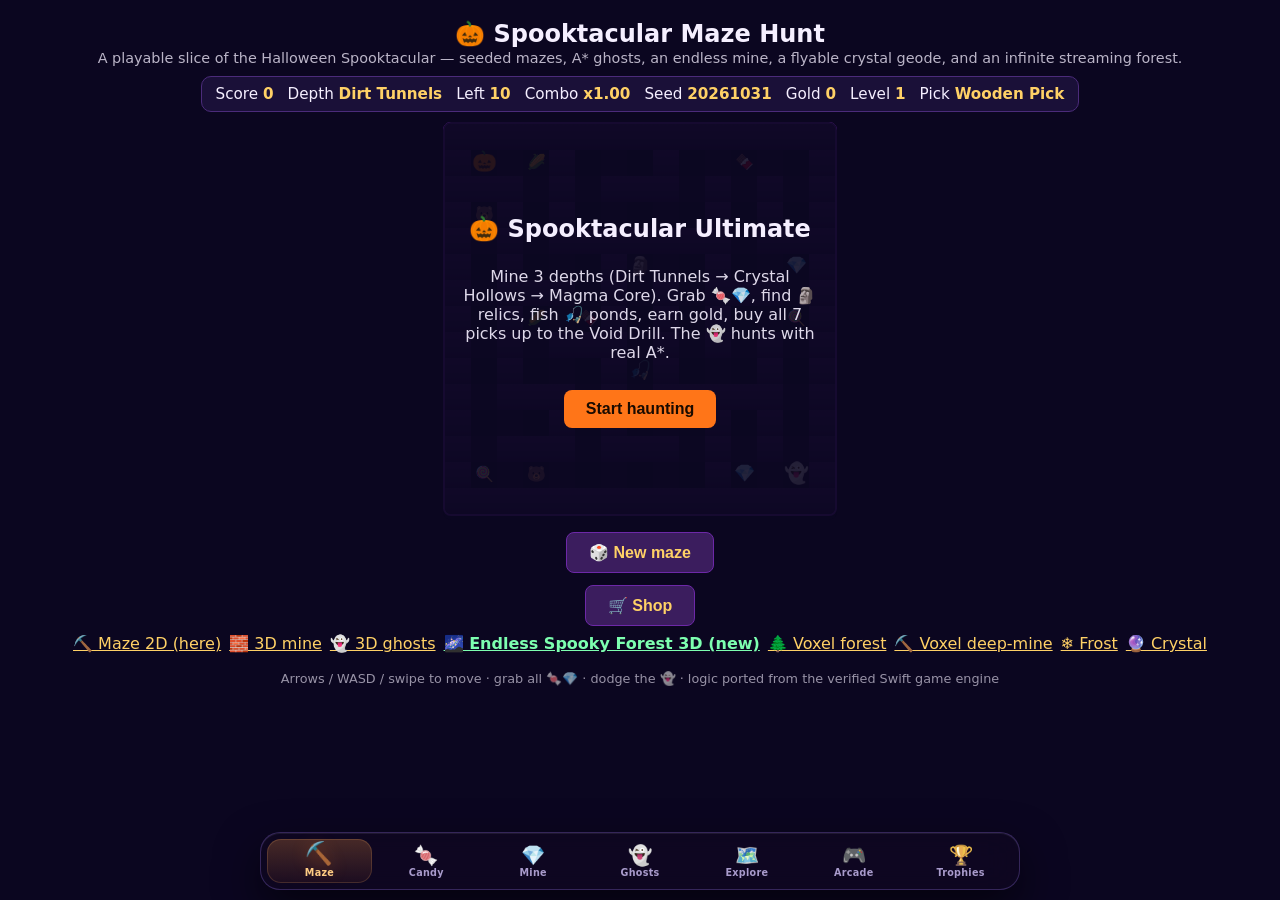
==== commit 13594224: "Rebuild Ghost tab as a 3D spectral shooter Replace the flat Ghost minigame with a real Three.js r128" ====
--- a/docs/index.html
+++ b/docs/index.html
@@ -4,8 +4,8 @@
 <meta charset="utf-8">
 <meta name="viewport" content="width=device-width, initial-scale=1, maximum-scale=1, user-scalable=no">
 <title>🎃 Spooktacular Maze Hunt</title>
-<link rel="stylesheet" href="style.css?v=10">
-<link rel="stylesheet" href="arcade.css?v=1">
+<link rel="stylesheet" href="style.css?v=13">
+<link rel="stylesheet" href="arcade.css?v=2">
 </head>
 <body>
 <h1>🎃 Spooktacular Maze Hunt</h1>
@@ -44,10 +44,10 @@
 <div id="tabs"></div>
 <footer>Arrows / WASD / swipe to move · grab all 🍬💎 · dodge the 👻 · logic ported from the verified Swift game engine</footer>
 <script src="spooky.js?v=9"></script>
-<script src="tabs.js?v=12"></script>
-<script src="games.js?v=11"></script>
-<script src="arcade.js?v=1"></script>
-<script src="ghost-shooter.js?v=4"></script>
+<script src="tabs.js?v=15"></script>
+<script src="games.js?v=12"></script>
+<script src="arcade.js?v=2"></script>
+<script src="ghost-shooter.js?v=10"></script>
 <script src="game.js?v=9"></script>
 </body>
 </html>
--- a/docs/style.css
+++ b/docs/style.css
@@ -452,3 +452,452 @@
   #tabpanels .panel { padding: 24px 14px 40px; }
   .ach-summary { gap: 10px; padding: 12px 14px; }
 }
+
+/* ==========================================================================
+   SPECTRAL HUNT — 3D ghost shooter tab (ghost-shooter.js)
+   The Ghost tab is a real WebGL game; this is only its HUD and framing.
+   ========================================================================== */
+.gs3d-shell {
+  position: relative;
+  width: 100%;
+  margin: 4px auto 10px;
+  color: #f6f0ff;
+  font-family: "Segoe UI", system-ui, -apple-system, sans-serif;
+  text-align: left;
+  -webkit-tap-highlight-color: transparent;
+}
+.gs3d-stage {
+  position: relative;
+  width: 100%;
+  height: min(72vh, 690px);
+  min-height: 430px;
+  border-radius: 22px;
+  overflow: hidden;
+  border: 1px solid rgba(163, 126, 255, .36);
+  background: #06020d;
+  box-shadow:
+    0 30px 80px rgba(0, 0, 0, .62),
+    0 0 60px rgba(124, 58, 237, .16),
+    inset 0 0 0 1px rgba(255, 255, 255, .03);
+  isolation: isolate;
+  touch-action: none;
+}
+.gs3d-canvas { position: absolute; inset: 0; width: 100%; height: 100%; display: block; cursor: crosshair; outline: none; }
+.gs3d-grain,
+.gs3d-vignette { position: absolute; inset: 0; z-index: 2; pointer-events: none; }
+.gs3d-grain {
+  opacity: .16;
+  background-image:
+    radial-gradient(1px 1px at 13% 22%, rgba(255,255,255,.55), transparent),
+    radial-gradient(1px 1px at 42% 68%, rgba(255,255,255,.36), transparent),
+    radial-gradient(1px 1px at 72% 31%, rgba(255,255,255,.3), transparent),
+    radial-gradient(1px 1px at 88% 77%, rgba(255,255,255,.32), transparent);
+  background-size: 170px 170px, 230px 230px, 190px 190px, 270px 270px;
+  mix-blend-mode: screen;
+}
+.gs3d-vignette {
+  background:
+    radial-gradient(120% 92% at 50% 48%, transparent 42%, rgba(1,0,5,.42) 78%, rgba(0,0,0,.76) 100%),
+    linear-gradient(180deg, rgba(5,2,12,.42), transparent 18%, transparent 78%, rgba(3,1,8,.52));
+  box-shadow: inset 0 0 80px rgba(0,0,0,.62);
+}
+.gs3d-hud {
+  position: absolute; inset: 0; z-index: 5;
+  pointer-events: none;
+  opacity: 0; visibility: hidden;
+  transition: opacity .3s ease, visibility .3s ease;
+}
+.gs3d-hud.playing { opacity: 1; visibility: visible; }
+.gs3d-top {
+  position: absolute; top: 0; left: 0; right: 0;
+  display: flex; align-items: flex-start; justify-content: space-between; gap: 14px;
+  padding: 15px 64px 15px 16px;
+  background: linear-gradient(180deg, rgba(5,2,12,.8), transparent);
+}
+.gs3d-brand { display: flex; align-items: center; gap: 10px; min-width: 0; }
+.gs3d-brand-mark {
+  width: 38px; height: 38px; display: grid; place-items: center;
+  border-radius: 12px; flex: 0 0 38px;
+  border: 1px solid rgba(185,150,255,.34);
+  background: linear-gradient(150deg, rgba(255,255,255,.11), rgba(106,55,200,.2));
+  box-shadow: 0 0 20px rgba(150,100,255,.2);
+}
+.gs3d-brand-mark svg { width: 28px; height: 28px; filter: drop-shadow(0 0 8px rgba(180,140,255,.7)); }
+.gs3d-brand b { display: block; font-size: .74rem; letter-spacing: .22em; color: #f4eeff; line-height: 1.1; }
+.gs3d-brand small { display: block; margin-top: 4px; font-size: .5rem; letter-spacing: .28em; color: #a999c9; font-weight: 800; }
+.gs3d-chips { display: flex; align-items: center; gap: 7px; flex-wrap: wrap; justify-content: flex-end; }
+.gs3d-chip {
+  min-width: 58px; padding: 7px 10px 6px; text-align: center;
+  border-radius: 11px;
+  border: 1px solid rgba(172,136,255,.24);
+  background: linear-gradient(165deg, rgba(28,15,52,.78), rgba(10,5,21,.74));
+  box-shadow: inset 0 1px 0 rgba(255,255,255,.05), 0 4px 16px rgba(0,0,0,.3);
+  -webkit-backdrop-filter: blur(12px); backdrop-filter: blur(12px);
+}
+.gs3d-chip small { display: block; font-size: .46rem; letter-spacing: .22em; color: #9d8dbf; font-weight: 800; line-height: 1; }
+.gs3d-chip b { display: block; margin-top: 4px; font-size: .88rem; line-height: 1; color: #fff; font-variant-numeric: tabular-nums; }
+.gs3d-chip.score-chip b { color: #ffd166; }
+.gs3d-chip.combo-chip { transition: box-shadow .2s, border-color .2s; }
+.gs3d-chip.combo-chip.hot { border-color: rgba(255,160,70,.65); box-shadow: 0 0 22px rgba(255,120,30,.28), inset 0 0 12px rgba(255,140,40,.08); }
+.gs3d-chip.combo-chip.hot b { color: #ffb347; }
+.gs3d-icon-btn {
+  width: 38px; height: 38px; display: grid; place-items: center; flex: 0 0 38px;
+  border-radius: 11px; border: 1px solid rgba(172,136,255,.25);
+  background: rgba(12,6,24,.66); color: #d9c8ff; cursor: pointer;
+  -webkit-backdrop-filter: blur(10px); backdrop-filter: blur(10px);
+  pointer-events: auto; transition: background .18s, color .18s, transform .15s;
+}
+.gs3d-icon-btn svg { width: 20px; height: 20px; }
+.gs3d-icon-btn:hover { background: rgba(124,58,237,.34); color: #fff; }
+.gs3d-icon-btn:active { transform: scale(.92); }
+.gs3d-icon-btn.muted { color: #6d5d8e; }
+.gs3d-reticle {
+  position: absolute; left: 50%; top: 50%; width: 34px; height: 34px;
+  transform: translate(-50%,-50%); pointer-events: none;
+  z-index: 4; transition: transform .1s;
+}
+.gs3d-reticle i {
+  position: absolute; left: 50%; top: 50%; width: 4px; height: 4px;
+  transform: translate(-50%,-50%); border-radius: 50%;
+  background: #fff; box-shadow: 0 0 8px #b8f5ff, 0 0 18px rgba(89,230,255,.7);
+}
+.gs3d-reticle b {
+  position: absolute; inset: 7px; border-radius: 50%;
+  border: 1px solid rgba(200,245,255,.48);
+  box-shadow: 0 0 12px rgba(89,230,255,.16);
+}
+.gs3d-reticle span::before,
+.gs3d-reticle span::after {
+  content: ""; position: absolute; background: rgba(210,248,255,.7); box-shadow: 0 0 6px rgba(89,230,255,.5);
+}
+.gs3d-reticle span::before { left: 50%; top: -4px; width: 1px; height: 5px; transform: translateX(-50%); }
+.gs3d-reticle span::after { left: 50%; bottom: -4px; width: 1px; height: 5px; transform: translateX(-50%); }
+.gs3d-reticle.fire { transform: translate(-50%,-50%) scale(1.18); }
+.gs3d-reticle.hit b { border-color: #ffd166; box-shadow: 0 0 18px rgba(255,209,102,.75); }
+.gs3d-reticle.hit i { background: #ffd166; box-shadow: 0 0 14px #ffb347; }
+.gs3d-float-layer { position: absolute; inset: 0; z-index: 4; pointer-events: none; overflow: hidden; }
+.gs3d-float {
+  position: absolute; transform: translate(-50%,-50%);
+  font-size: .82rem; font-weight: 900; color: #fff; letter-spacing: .03em;
+  text-shadow: 0 0 12px currentColor, 0 2px 8px rgba(0,0,0,.8);
+  animation: gs3d-float-up .9s cubic-bezier(.2,.8,.2,1) forwards;
+  white-space: nowrap;
+}
+.gs3d-float.gold { color: #ffd166; font-size: 1.02rem; }
+.gs3d-float.boss { color: #d6a4ff; font-size: 1.15rem; }
+@keyframes gs3d-float-up {
+  0% { opacity: 0; transform: translate(-50%,-30%) scale(.65); }
+  18% { opacity: 1; transform: translate(-50%,-56%) scale(1.12); }
+  100% { opacity: 0; transform: translate(-50%,-150%) scale(.94); }
+}
+.gs3d-toast {
+  position: absolute; left: 50%; top: 86px; transform: translate(-50%,-8px);
+  z-index: 6; padding: 9px 16px; border-radius: 999px;
+  border: 1px solid rgba(255,190,100,.34);
+  background: rgba(18,9,35,.82); color: #ffe4b0;
+  font-size: .62rem; font-weight: 900; letter-spacing: .18em; text-transform: uppercase;
+  opacity: 0; pointer-events: none; transition: opacity .2s, transform .2s;
+  -webkit-backdrop-filter: blur(12px); backdrop-filter: blur(12px);
+  box-shadow: 0 6px 26px rgba(0,0,0,.35);
+}
+.gs3d-toast.show { opacity: 1; transform: translate(-50%,0); }
+.gs3d-wave-banner {
+  position: absolute; left: 50%; top: 43%; transform: translate(-50%,-50%) scale(.86);
+  z-index: 7; display: flex; flex-direction: column; align-items: center; gap: 5px;
+  opacity: 0; pointer-events: none; text-align: center;
+}
+.gs3d-wave-banner.show { animation: gs3d-wave-banner 2.2s ease both; }
+.gs3d-wave-banner small { font-size: .54rem; letter-spacing: .5em; color: #c8a4ff; font-weight: 900; }
+.gs3d-wave-banner strong { font-size: clamp(2.1rem,7vw,4.4rem); line-height: .9; letter-spacing: .05em; color: #fff; text-shadow: 0 0 40px rgba(160,100,255,.65), 0 10px 30px rgba(0,0,0,.8); }
+.gs3d-wave-banner span { font-size: .56rem; letter-spacing: .28em; color: #ffcf87; font-weight: 800; }
+@keyframes gs3d-wave-banner {
+  0% { opacity: 0; transform: translate(-50%,-50%) scale(.82); }
+  14% { opacity: 1; transform: translate(-50%,-50%) scale(1); }
+  78% { opacity: 1; transform: translate(-50%,-50%) scale(1); }
+  100% { opacity: 0; transform: translate(-50%,-50%) scale(1.08); }
+}
+.gs3d-boss {
+  position: absolute; top: 122px; left: 50%; transform: translateX(-50%);
+  z-index: 6; width: min(420px, 58%); opacity: 0; visibility: hidden;
+  transition: opacity .3s, visibility .3s; text-align: center;
+}
+.gs3d-boss.show { opacity: 1; visibility: visible; }
+.gs3d-boss span { display: block; font-size: .52rem; letter-spacing: .34em; color: #dab8ff; font-weight: 900; text-shadow: 0 0 12px rgba(160,80,255,.6); }
+.gs3d-boss i { display: block; height: 6px; margin-top: 6px; border-radius: 999px; overflow: hidden; background: rgba(20,8,38,.8); border: 1px solid rgba(180,120,255,.34); }
+.gs3d-boss b { display: block; width: 100%; height: 100%; border-radius: inherit; background: linear-gradient(90deg, #6d28a8, #d36bff, #ff9a3d); box-shadow: 0 0 16px rgba(190,90,255,.6); transition: width .2s; }
+.gs3d-bottom {
+  position: absolute; left: 16px; right: 16px; bottom: 14px;
+  display: flex; align-items: flex-end; justify-content: space-between; gap: 12px;
+  z-index: 5;
+}
+.gs3d-shield { width: min(260px, 34%); }
+.gs3d-shield > span { display: flex; align-items: center; justify-content: space-between; font-size: .46rem; letter-spacing: .22em; color: #b9a9d8; font-weight: 900; text-shadow: 0 1px 4px #000; }
+.gs3d-shield > span b { color: #e8ddff; font-size: .56rem; letter-spacing: 0; }
+.gs3d-shield > i { display: block; height: 9px; margin-top: 5px; border-radius: 999px; overflow: hidden; background: rgba(10,4,20,.72); border: 1px solid rgba(160,120,240,.28); box-shadow: inset 0 2px 6px rgba(0,0,0,.5); }
+.gs3d-shield > i b { display: block; width: 100%; height: 100%; border-radius: inherit; background: linear-gradient(90deg, #6d28a8, #b45cff 52%, #59e6ff); box-shadow: 0 0 14px rgba(130,80,255,.65); transition: width .18s, background .2s; }
+.gs3d-shield.low > i b { background: linear-gradient(90deg, #7f1d1d, #ff3355, #ff9a3d); animation: gs3d-shield-pulse .8s ease-in-out infinite; }
+@keyframes gs3d-shield-pulse { 0%,100% { opacity: 1; } 50% { opacity: .58; } }
+.gs3d-power { display: flex; gap: 6px; align-items: center; flex-wrap: wrap; justify-content: flex-end; }
+.gs3d-power span {
+  display: inline-flex; gap: 5px; align-items: center;
+  padding: 5px 9px; border-radius: 8px; font-size: .48rem; font-weight: 900; letter-spacing: .14em;
+  color: #dffbff; background: rgba(16,35,48,.72); border: 1px solid rgba(89,230,255,.35);
+  text-shadow: 0 0 8px rgba(89,230,255,.4);
+}
+.gs3d-power span b { color: #ffd166; }
+.gs3d-hint {
+  position: absolute; left: 50%; bottom: 58px; transform: translateX(-50%);
+  z-index: 5; font-size: .5rem; letter-spacing: .12em; color: rgba(210,198,236,.56);
+  font-weight: 700; text-align: center; pointer-events: none;
+  transition: opacity .5s; text-shadow: 0 1px 5px #000;
+}
+.gs3d-damage {
+  position: absolute; inset: 0; z-index: 4; pointer-events: none; opacity: 0;
+  background: radial-gradient(circle at 50% 55%, transparent 30%, rgba(255,20,55,.42) 100%);
+  box-shadow: inset 0 0 90px rgba(255,0,40,.42);
+}
+.gs3d-damage.hit { animation: gs3d-damage .42s ease-out; }
+@keyframes gs3d-damage { 0% { opacity: 0; } 18% { opacity: 1; } 100% { opacity: 0; } }
+
+/* Start, pause, game-over and bestiary overlays */
+.gs3d-start,
+.gs3d-over,
+.gs3d-module {
+  position: absolute; inset: 0; z-index: 20;
+  display: grid; place-items: center;
+  padding: clamp(16px, 3vw, 32px);
+  opacity: 0; visibility: hidden;
+  transition: opacity .34s ease, visibility .34s ease;
+  background:
+    radial-gradient(72% 62% at 50% 42%, rgba(95,45,180,.26), transparent 62%),
+    radial-gradient(70% 70% at 88% 14%, rgba(255,105,30,.12), transparent 58%),
+    linear-gradient(180deg, rgba(5,2,11,.8), rgba(5,2,11,.93));
+  -webkit-backdrop-filter: blur(6px); backdrop-filter: blur(6px);
+}
+.gs3d-start.show,
+.gs3d-over.show,
+.gs3d-module.show { opacity: 1; visibility: visible; }
+.gs3d-start,
+.gs3d-over,
+.gs3d-module,
+.gs3d-start-inner,
+.gs3d-over-card,
+.gs3d-module-card { touch-action: pan-y; }
+.gs3d-start-inner,
+.gs3d-over-card,
+.gs3d-module-card { scrollbar-width: thin; scrollbar-color: rgba(168,130,255,.48) transparent; }
+.gs3d-start-inner::-webkit-scrollbar,
+.gs3d-over-card::-webkit-scrollbar,
+.gs3d-module-card::-webkit-scrollbar { width: 7px; height: 7px; }
+.gs3d-start-inner::-webkit-scrollbar-track,
+.gs3d-over-card::-webkit-scrollbar-track,
+.gs3d-module-card::-webkit-scrollbar-track { background: transparent; }
+.gs3d-start-inner::-webkit-scrollbar-thumb,
+.gs3d-over-card::-webkit-scrollbar-thumb,
+.gs3d-module-card::-webkit-scrollbar-thumb {
+  border-radius: 999px; background: linear-gradient(180deg, rgba(180,140,255,.6), rgba(124,58,237,.5));
+  border: 2px solid transparent; background-clip: padding-box;
+}
+.gs3d-start-inner {
+  width: min(680px, 100%);
+  max-height: 100%;
+  overflow-y: auto;
+  padding: 6px 4px 12px;
+  text-align: center;
+  scrollbar-width: thin;
+  animation: gs3d-rise .6s cubic-bezier(.2,.85,.25,1) both;
+}
+@keyframes gs3d-rise { from { opacity: 0; transform: translateY(16px) scale(.98); } to { opacity: 1; transform: none; } }
+.gs3d-sigil { position: relative; width: 120px; height: 150px; margin: 0 auto 4px; }
+.gs3d-sigil svg { position: relative; z-index: 1; width: 100%; height: 100%; filter: drop-shadow(0 0 30px rgba(150,95,255,.5)); animation: gs3d-sigil-float 4.4s ease-in-out infinite; }
+.gs3d-sigil-ring {
+  position: absolute; left: 50%; top: 50%; width: 132px; height: 132px;
+  transform: translate(-50%,-50%); border-radius: 50%;
+  border: 1px solid rgba(176,133,255,.25);
+  box-shadow: 0 0 34px rgba(124,58,237,.2), inset 0 0 34px rgba(124,58,237,.12);
+}
+.gs3d-sigil-ring::before,
+.gs3d-sigil-ring::after { content: ""; position: absolute; inset: 9px; border-radius: 50%; border: 1px dashed rgba(180,140,255,.16); animation: gs3d-spin 18s linear infinite; }
+.gs3d-sigil-ring::after { inset: -8px; border-style: solid; border-color: rgba(255,170,80,.08); animation-direction: reverse; animation-duration: 26s; }
+@keyframes gs3d-sigil-float { 0%,100% { transform: translateY(0) rotate(-1deg); } 50% { transform: translateY(-6px) rotate(1deg); } }
+@keyframes gs3d-spin { to { transform: rotate(360deg); } }
+.gs3d-kicker { margin: 0; font-size: .55rem; font-weight: 900; letter-spacing: .44em; color: #c4a5ff; text-transform: uppercase; text-shadow: 0 0 16px rgba(150,90,255,.5); }
+.gs3d-start h2,
+.gs3d-over-card h2,
+.gs3d-module-head h2 {
+  margin: 7px 0 0; font-size: clamp(2.3rem, 8vw, 4.2rem); line-height: .86; letter-spacing: .06em;
+  color: #fff; text-transform: uppercase;
+  text-shadow: 0 0 48px rgba(160,95,255,.55), 0 12px 40px rgba(0,0,0,.8);
+}
+.gs3d-lede { max-width: 560px; margin: 14px auto 0; font-size: clamp(.72rem,1.8vw,.86rem); line-height: 1.65; color: #b9abd6; }
+.gs3d-lede b { color: #ffd166; font-weight: 800; }
+.gs3d-feature-row { display: flex; justify-content: center; gap: 8px; flex-wrap: wrap; margin: 17px 0 0; }
+.gs3d-feature-row span {
+  padding: 5px 10px; border-radius: 999px; font-size: .46rem; font-weight: 900; letter-spacing: .18em;
+  color: #dcd0f7; border: 1px solid rgba(160,125,240,.22); background: rgba(255,255,255,.035);
+}
+.gs3d-start-actions { display: flex; align-items: stretch; justify-content: center; gap: 10px; flex-wrap: wrap; margin: 20px 0 0; }
+.gs3d-primary,
+.gs3d-secondary {
+  border: 0; cursor: pointer; font-family: inherit; font-weight: 900;
+  border-radius: 12px; transition: transform .16s, box-shadow .2s, background .2s;
+  letter-spacing: .14em; text-transform: uppercase;
+}
+.gs3d-primary {
+  display: inline-flex; align-items: center; justify-content: center; gap: 12px;
+  padding: 14px 24px; color: #1a0a05; font-size: .66rem;
+  background: linear-gradient(135deg, #ffd166, #ff9a3d 45%, #ff5c1a);
+  box-shadow: 0 10px 28px rgba(255,105,24,.3), inset 0 1px 0 rgba(255,255,255,.45);
+}
+.gs3d-primary i { font-style: normal; font-size: 1.3rem; line-height: .6; }
+.gs3d-primary:hover { transform: translateY(-2px); box-shadow: 0 16px 40px rgba(255,105,24,.42), inset 0 1px 0 rgba(255,255,255,.5); }
+.gs3d-primary:active { transform: translateY(0) scale(.98); }
+.gs3d-secondary {
+  padding: 13px 18px; color: #d8c8f5; font-size: .56rem;
+  border: 1px solid rgba(160,125,240,.34); background: rgba(255,255,255,.035);
+}
+.gs3d-secondary:hover { background: rgba(124,58,237,.18); color: #fff; }
+.gs3d-secondary b { color: #ffd166; }
+.gs3d-keyrow { display: flex; justify-content: center; gap: 13px; flex-wrap: wrap; margin: 16px 0 0; font-size: .46rem; color: #8d7eac; font-weight: 700; letter-spacing: .08em; }
+.gs3d-keyrow kbd {
+  display: inline-grid; place-items: center; min-width: 20px; padding: 3px 5px; margin-right: 3px;
+  border-radius: 5px; border: 1px solid rgba(160,125,240,.26); background: rgba(255,255,255,.045);
+  color: #dcd0f7; font: inherit; font-size: .42rem;
+}
+.gs3d-best { margin: 13px 0 0; font-size: .48rem; letter-spacing: .22em; color: #7e6f9c; font-weight: 900; }
+.gs3d-best b { color: #ffd166; font-size: .64rem; }
+.gs3d-over-card,
+.gs3d-module-card {
+  width: min(620px, 100%); max-height: 100%; overflow-y: auto;
+  padding: clamp(20px, 4vw, 34px);
+  border-radius: 20px;
+  border: 1px solid rgba(168,130,255,.28);
+  background: linear-gradient(160deg, rgba(31,17,56,.94), rgba(10,5,22,.96));
+  box-shadow: 0 30px 80px rgba(0,0,0,.55), inset 0 1px 0 rgba(255,255,255,.06);
+  text-align: center;
+  animation: gs3d-rise .42s cubic-bezier(.2,.85,.25,1) both;
+}
+.gs3d-over-card h2 { font-size: clamp(1.9rem,6vw,3.2rem); }
+.gs3d-over-stats { display: grid; grid-template-columns: repeat(3,1fr); gap: 8px; margin: 20px 0 0; }
+.gs3d-over-stats > div { padding: 12px 8px; border-radius: 11px; border: 1px solid rgba(160,125,240,.18); background: rgba(255,255,255,.035); }
+.gs3d-over-stats small { display: block; font-size: .46rem; letter-spacing: .2em; color: #9584b8; font-weight: 900; }
+.gs3d-over-stats b { display: block; margin-top: 6px; font-size: clamp(1.05rem,4vw,1.5rem); color: #ffd166; line-height: 1; }
+.gs3d-over-best { margin: 15px 0 0; font-size: .52rem; letter-spacing: .22em; color: #9584b8; font-weight: 900; }
+.gs3d-over-best b { color: #ffd166; }
+.gs3d-over-actions { display: flex; justify-content: center; gap: 10px; flex-wrap: wrap; margin: 22px 0 0; }
+.gs3d-fineprint { margin: 17px auto 0; max-width: 430px; font-size: .6rem; line-height: 1.55; color: #8576a2; }
+.gs3d-module { z-index: 30; background: rgba(4,2,9,.82); }
+.gs3d-module-card { width: min(760px, 100%); text-align: left; }
+.gs3d-module-head { display: flex; align-items: flex-start; justify-content: space-between; gap: 12px; }
+.gs3d-module-head h2 { font-size: clamp(1.6rem,5vw,2.7rem); }
+.gs3d-module-head .gs3d-icon-btn { pointer-events: auto; flex: 0 0 38px; }
+.gs3d-bestiary-grid { display: grid; grid-template-columns: repeat(2, minmax(0,1fr)); gap: 7px; margin: 18px 0 0; }
+.gs3d-beast { display: flex; align-items: flex-start; gap: 9px; padding: 9px 10px; border-radius: 10px; border: 1px solid rgba(160,125,240,.12); background: rgba(255,255,255,.018); opacity: .55; }
+.gs3d-beast.got { opacity: 1; border-color: rgba(160,125,240,.26); background: rgba(124,58,237,.07); }
+.gs3d-beast > i { width: 9px; height: 9px; margin-top: 4px; border-radius: 50%; flex: 0 0 9px; background: var(--beast, #8b5cf6); box-shadow: 0 0 10px var(--beast, #8b5cf6); filter: grayscale(1); }
+.gs3d-beast.got > i { filter: none; }
+.gs3d-beast b { display: block; font-size: .64rem; color: #e9ddff; line-height: 1.2; }
+.gs3d-beast small { display: block; margin-top: 3px; font-size: .54rem; line-height: 1.35; color: #8d7eac; }
+.gs3d-best .gs3d-beast.got small { color: #a99bc4; }
+
+/* Mobile controls */
+.gs3d-stick {
+  position: absolute; left: 18px; bottom: 18px; width: 94px; height: 94px; z-index: 9;
+  display: none; place-items: center; border-radius: 50%;
+  border: 1px solid rgba(168,130,255,.34);
+  background: radial-gradient(circle, rgba(124,58,237,.18), rgba(10,5,22,.58));
+  box-shadow: inset 0 0 24px rgba(0,0,0,.35), 0 8px 26px rgba(0,0,0,.3);
+  pointer-events: auto; touch-action: none;
+}
+.gs3d-stick i {
+  width: 42px; height: 42px; border-radius: 50%;
+  border: 1px solid rgba(220,195,255,.4);
+  background: radial-gradient(circle at 35% 30%, rgba(255,255,255,.38), rgba(150,95,255,.34) 48%, rgba(60,25,110,.55));
+  box-shadow: 0 0 18px rgba(150,95,255,.3);
+  transition: transform .04s linear;
+}
+.gs3d-stick small { position: absolute; left: 0; right: 0; bottom: 7px; text-align: center; font-size: .38rem; letter-spacing: .18em; color: #9b8ab8; font-weight: 900; pointer-events: none; }
+.gs3d-fire {
+  position: absolute; right: 20px; bottom: 24px; width: 82px; height: 82px; z-index: 9;
+  display: none; place-items: center; border-radius: 50%;
+  border: 1px solid rgba(255,180,100,.55);
+  background: radial-gradient(circle at 35% 30%, #ffcf87, #ff8c1a 48%, #a83800);
+  color: #2a0e00; font-family: inherit; font-size: .55rem; font-weight: 900; letter-spacing: .12em;
+  box-shadow: 0 0 28px rgba(255,120,24,.36), inset 0 2px 0 rgba(255,255,255,.45), 0 8px 22px rgba(0,0,0,.4);
+  pointer-events: auto; touch-action: none; cursor: pointer;
+}
+.gs3d-fire i { position: absolute; inset: 7px; border-radius: 50%; border: 1px solid rgba(80,25,0,.25); pointer-events: none; }
+.gs3d-fire:active { transform: scale(.94); }
+.gs3d-stage.touch .gs3d-stick,
+.gs3d-stage.touch .gs3d-fire { display: grid; }
+.gs3d-stage.touch .gs3d-hint { display: none; }
+
+/* Loading + fatal */
+.gs3d-loading,
+.gs3d-fatal {
+  position: absolute; inset: 0; z-index: 40;
+  display: grid; place-items: center; text-align: center;
+  background: rgba(4,2,9,.8);
+  opacity: 0; visibility: hidden; transition: opacity .25s, visibility .25s;
+  -webkit-backdrop-filter: blur(5px); backdrop-filter: blur(5px);
+}
+.gs3d-loading.show,
+.gs3d-fatal.show { opacity: 1; visibility: visible; }
+.gs3d-loading span { margin-top: 12px; display: block; font-size: .56rem; letter-spacing: .24em; color: #bba8de; font-weight: 900; text-transform: uppercase; }
+.gs3d-load-ring { width: 48px; height: 48px; margin: 0 auto; border-radius: 50%; border: 2px solid rgba(160,120,255,.2); border-top-color: #b88aff; animation: gs3d-spin .8s linear infinite; box-shadow: 0 0 24px rgba(140,80,255,.3); }
+.gs3d-fatal > div { max-width: 480px; padding: 26px; border-radius: 16px; border: 1px solid rgba(255,120,100,.3); background: rgba(24,8,20,.92); }
+.gs3d-fatal h3 { margin: 0 0 8px; font-size: 1.1rem; letter-spacing: .15em; color: #ff9a8a; }
+.gs3d-fatal p { margin: 0 0 18px; font-size: .76rem; line-height: 1.55; color: #d0b9d5; }
+
+@media (max-width: 720px) {
+  .gs3d-stage { height: 68vh; min-height: 410px; border-radius: 16px; }
+  .gs3d-top { padding: 10px 58px 10px 10px; gap: 8px; }
+  .gs3d-brand-mark { width: 32px; height: 32px; flex-basis: 32px; }
+  .gs3d-brand-mark svg { width: 24px; height: 24px; }
+  .gs3d-brand b { font-size: .64rem; letter-spacing: .16em; }
+  .gs3d-brand small { font-size: .42rem; letter-spacing: .2em; }
+  .gs3d-chip { min-width: 48px; padding: 6px 7px 5px; border-radius: 9px; }
+  .gs3d-chip small { font-size: .4rem; letter-spacing: .14em; }
+  .gs3d-chip b { font-size: .76rem; margin-top: 3px; }
+  .gs3d-icon-btn { width: 34px; height: 34px; flex-basis: 34px; border-radius: 9px; }
+  .gs3d-icon-btn svg { width: 18px; height: 18px; }
+  .gs3d-chips { gap: 4px; }
+  .gs3d-bottom { left: 10px; right: 10px; bottom: 10px; }
+  .gs3d-shield { width: 150px; }
+  .gs3d-stage.touch .gs3d-bottom { left: 50%; right: auto; bottom: 112px; transform: translateX(-50%); width: min(58%, 240px); display: block; }
+  .gs3d-stage.touch .gs3d-shield { width: 100%; }
+  .gs3d-stage.touch .gs3d-power { justify-content: center; margin-top: 5px; }
+  .gs3d-shield > span { font-size: .4rem; letter-spacing: .12em; }
+  .gs3d-shield > i { height: 7px; }
+  .gs3d-hint { bottom: 58px; font-size: .42rem; }
+  .gs3d-toast { top: 64px; font-size: .48rem; letter-spacing: .1em; }
+  .gs3d-boss { top: 96px; width: 70%; }
+  .gs3d-start h2 { font-size: clamp(2rem, 12vw, 3.1rem); }
+  .gs3d-over-card h2, .gs3d-module-head h2 { font-size: clamp(1.35rem, 6.4vw, 2.2rem); }
+  .gs3d-lede { font-size: .72rem; line-height: 1.55; }
+  .gs3d-start-actions { flex-direction: column; align-items: stretch; }
+  .gs3d-primary, .gs3d-secondary { width: 100%; }
+  .gs3d-keyrow { display: none; }
+  .gs3d-sigil { width: 90px; height: 112px; }
+  .gs3d-sigil-ring { width: 100px; height: 100px; }
+  .gs3d-over-card, .gs3d-module-card { padding: 18px 14px; border-radius: 16px; }
+  .gs3d-bestiary-grid { grid-template-columns: 1fr; }
+  .gs3d-over-stats { gap: 5px; }
+  .gs3d-over-stats > div { padding: 10px 5px; }
+  .gs3d-over-stats small { font-size: .4rem; letter-spacing: .12em; }
+}
+@media (max-width: 560px) {
+  .gs3d-brand { display: none; }
+  .gs3d-top { justify-content: flex-end; }
+}
+@media (max-width: 430px) {
+  .gs3d-brand small { display: none; }
+  .gs3d-brand b { font-size: .56rem; }
+  .gs3d-chip:nth-child(4) { display: none; }
+  .gs3d-chip { min-width: 44px; padding: 5px 6px 4px; }
+  .gs3d-stage { height: 70vh; min-height: 390px; }
+  .gs3d-shield { width: 100%; }
+  .gs3d-stick { width: 82px; height: 82px; left: 12px; bottom: 14px; }
+  .gs3d-stick i { width: 36px; height: 36px; }
+  .gs3d-fire { width: 72px; height: 72px; right: 12px; bottom: 18px; font-size: .48rem; }
+}
--- a/docs/arcade.css
+++ b/docs/arcade.css
@@ -276,6 +276,23 @@
   filter: drop-shadow(0 18px 28px rgba(0, 0, 0, .5));
   animation: arc-float 4s ease-in-out infinite;
 }
+.arc-art-svg { display: block; width: 100%; height: 100%; overflow: visible; filter: drop-shadow(0 14px 22px rgba(0, 0, 0, .48)); }
+.arc-art-fallback { display: grid; place-items: center; width: 100%; height: 100%; font-size: 3.4rem; }
+.arc-hero-art .arc-big-art {
+  position: relative;
+  z-index: 1;
+  width: clamp(128px, 22vw, 190px);
+  height: clamp(128px, 22vw, 190px);
+  animation: arc-float 4.6s ease-in-out infinite;
+}
+.arc-card-art-icon {
+  position: relative;
+  z-index: 1;
+  width: 88px;
+  height: 88px;
+  transition: transform .35s cubic-bezier(.2, .9, .3, 1.4);
+}
+.arc-card:hover .arc-card-art-icon { transform: scale(1.12) rotate(-5deg); }
 @keyframes arc-float {
   0%, 100% { transform: translateY(0) rotate(-4deg) scale(1); }
   50% { transform: translateY(-14px) rotate(4deg) scale(1.04); }
@@ -646,6 +663,7 @@
   box-shadow: 0 18px 40px rgba(0, 0, 0, .4);
   animation: arc-float 4.4s ease-in-out infinite;
 }
+.room-intro-icon .arc-art-svg { width: 90px; height: 90px; }
 .room-intro h1 {
   margin: 8px 0 6px;
   font-size: clamp(1.6rem, 5vw, 2.3rem);
@@ -719,21 +737,118 @@
   width: min(980px, 100%);
   min-height: 320px;
   border-radius: 24px;
-  border: 1px solid var(--arc-line);
+  border: 1px solid color-mix(in srgb, var(--accent, #7c3aed) 42%, var(--arc-line));
   background:
-    radial-gradient(100% 90% at 50% 0%, rgba(124, 58, 237, .12), transparent 62%),
-    linear-gradient(170deg, rgba(19, 10, 37, .9), rgba(9, 4, 20, .94));
-  box-shadow: 0 26px 60px rgba(0, 0, 0, .45), inset 0 1px 0 rgba(255, 255, 255, .05);
+    radial-gradient(100% 90% at 50% 0%, color-mix(in srgb, var(--accent, #7c3aed) 19%, transparent), transparent 64%),
+    radial-gradient(70% 55% at 10% 100%, color-mix(in srgb, var(--accent, #7c3aed) 8%, transparent), transparent 70%),
+    linear-gradient(170deg, rgba(19, 10, 37, .93), rgba(9, 4, 20, .96));
+  box-shadow:
+    0 26px 60px rgba(0, 0, 0, .45),
+    0 0 42px color-mix(in srgb, var(--accent, #7c3aed) 12%, transparent),
+    inset 0 1px 0 rgba(255, 255, 255, .06);
   padding: 18px;
   overflow: hidden;
+  isolation: isolate;
   animation: arc-stage-in .4s cubic-bezier(.2, .8, .25, 1) both;
+}
+.room-stage::before {
+  content: attr(data-icon);
+  position: absolute;
+  right: -10px;
+  bottom: -44px;
+  z-index: 0;
+  font-size: clamp(9rem, 25vw, 17rem);
+  line-height: 1;
+  opacity: .045;
+  transform: rotate(-12deg);
+  pointer-events: none;
+  filter: drop-shadow(0 0 24px var(--accent, #7c3aed));
+}
+.room-stage::after {
+  content: "";
+  position: absolute;
+  inset: 0;
+  z-index: 0;
+  pointer-events: none;
+  background:
+    repeating-linear-gradient(0deg, rgba(255, 255, 255, .018) 0 1px, transparent 1px 4px),
+    radial-gradient(120% 90% at 50% 48%, transparent 52%, rgba(3, 1, 8, .34) 100%);
+  mix-blend-mode: soft-light;
+}
+.room-game { position: relative; z-index: 1; }
+.stage-atmos { position: absolute; inset: 0; z-index: 0; overflow: hidden; pointer-events: none; }
+.stage-fog {
+  position: absolute; inset: -20%;
+  background:
+    radial-gradient(ellipse at 18% 82%, color-mix(in srgb, var(--accent, #7c3aed) 18%, transparent), transparent 52%),
+    radial-gradient(ellipse at 78% 18%, color-mix(in srgb, var(--accent, #7c3aed) 13%, transparent), transparent 48%);
+  filter: blur(16px);
+  animation: stage-fog-drift 11s ease-in-out infinite alternate;
+}
+.stage-mote {
+  position: absolute;
+  z-index: 0;
+  opacity: .11;
+  filter: drop-shadow(0 0 12px var(--accent, #7c3aed));
+  animation: stage-mote-float 9s ease-in-out infinite alternate;
+  will-change: transform;
+}
+@keyframes stage-mote-float {
+  from { transform: translate3d(0, 0, 0) rotate(-9deg) scale(.94); }
+  to { transform: translate3d(14px, -30px, 0) rotate(11deg) scale(1.08); }
+}
+@keyframes stage-fog-drift {
+  from { transform: translate3d(-2%, 0, 0) scale(1); opacity: .7; }
+  to { transform: translate3d(2%, -2%, 0) scale(1.06); opacity: 1; }
+}
+.stage-countdown {
+  position: absolute;
+  inset: 0;
+  z-index: 6;
+  display: flex;
+  flex-direction: column;
+  align-items: center;
+  justify-content: center;
+  gap: 4px;
+  pointer-events: none;
+  background: radial-gradient(circle at 50% 50%, color-mix(in srgb, var(--accent, #7c3aed) 20%, transparent), rgba(4, 2, 10, .64) 66%);
+  backdrop-filter: blur(3px);
+  -webkit-backdrop-filter: blur(3px);
+  animation: countdown-in .24s ease both;
+}
+.stage-countdown span {
+  font-size: clamp(4.2rem, 13vw, 7.5rem);
+  font-weight: 900;
+  line-height: .9;
+  color: #fff;
+  text-shadow: 0 0 34px var(--accent, #7c3aed), 0 8px 30px rgba(0, 0, 0, .6);
+  animation: countdown-pop .5s cubic-bezier(.2, 1.4, .35, 1) both;
+}
+.stage-countdown small {
+  font-size: .66rem;
+  font-weight: 800;
+  letter-spacing: .34em;
+  text-transform: uppercase;
+  color: color-mix(in srgb, var(--accent, #7c3aed) 55%, white);
+}
+.stage-countdown.go span { color: var(--arc-gold); }
+@keyframes countdown-in { from { opacity: 0; } to { opacity: 1; } }
+@keyframes countdown-pop {
+  0% { opacity: 0; transform: scale(.4) rotate(-6deg); }
+  55% { opacity: 1; transform: scale(1.08) rotate(2deg); }
+  100% { opacity: 1; transform: scale(1) rotate(0); }
+}
+.room-score-chip.bump { animation: score-chip-bump .34s cubic-bezier(.2, 1.5, .4, 1); }
+@keyframes score-chip-bump {
+  0%, 100% { transform: scale(1); }
+  40% { transform: scale(1.14); border-color: var(--arc-gold); box-shadow: 0 0 18px rgba(255, 209, 102, .3); }
 }
 @keyframes arc-stage-in {
   from { opacity: 0; transform: translateY(12px); }
   to { opacity: 1; transform: none; }
 }
-.room-stage > .memstatus:first-child,
-.room-stage > .g-status:first-child { margin-top: 0; }
+.room-game > .memstatus:first-child,
+.room-game > .g-status:first-child { margin-top: 0; }
 
 .room-foot {
   position: relative;
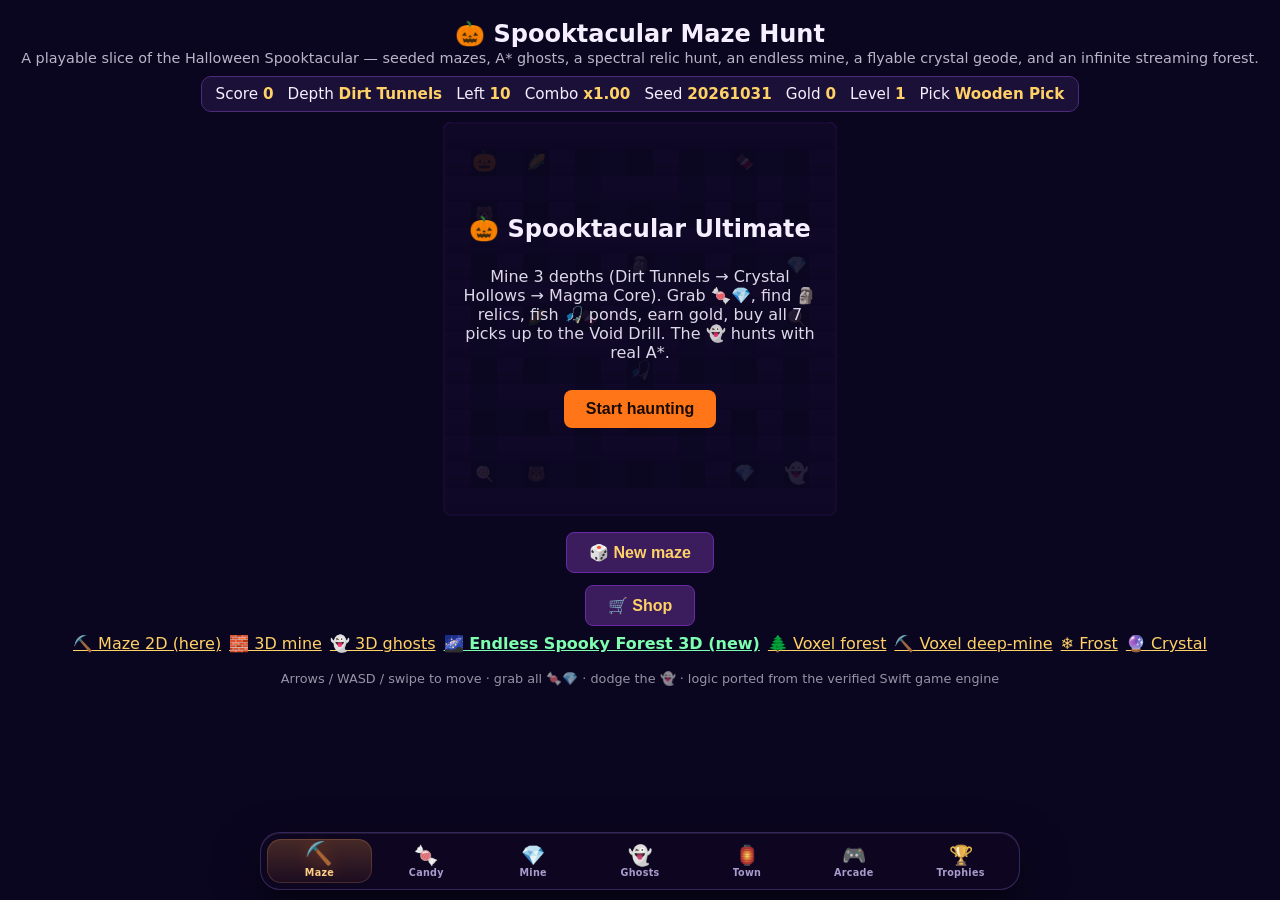
==== commit 21f76c47: "Spectral Hunt 2.0: relic builds, omens, bosses, and settings" ====
--- a/docs/index.html
+++ b/docs/index.html
@@ -4,12 +4,13 @@
 <meta charset="utf-8">
 <meta name="viewport" content="width=device-width, initial-scale=1, maximum-scale=1, user-scalable=no">
 <title>🎃 Spooktacular Maze Hunt</title>
-<link rel="stylesheet" href="style.css?v=13">
+<link rel="stylesheet" href="style.css?v=14">
 <link rel="stylesheet" href="arcade.css?v=2">
+<link rel="stylesheet" href="chinatown.css?v=1">
 </head>
 <body>
 <h1>🎃 Spooktacular Maze Hunt</h1>
-<p class="sub">A playable slice of the Halloween Spooktacular — seeded mazes, A* ghosts, an endless mine, a flyable crystal geode, and an infinite streaming forest.</p>
+<p class="sub">A playable slice of the Halloween Spooktacular — seeded mazes, A* ghosts, a spectral relic hunt, an endless mine, a flyable crystal geode, and an infinite streaming forest.</p>
 <div id="hud">
   <span>Score <b id="score">0</b></span>
   <span>Depth <b id="depth">1/3</b></span>
@@ -44,10 +45,11 @@
 <div id="tabs"></div>
 <footer>Arrows / WASD / swipe to move · grab all 🍬💎 · dodge the 👻 · logic ported from the verified Swift game engine</footer>
 <script src="spooky.js?v=9"></script>
-<script src="tabs.js?v=15"></script>
+<script src="chinatown.js?v=1"></script>
+<script src="tabs.js?v=17"></script>
 <script src="games.js?v=12"></script>
 <script src="arcade.js?v=2"></script>
-<script src="ghost-shooter.js?v=10"></script>
+<script src="ghost-shooter.js?v=11"></script>
 <script src="game.js?v=9"></script>
 </body>
 </html>
--- a/docs/style.css
+++ b/docs/style.css
@@ -901,3 +901,277 @@
   .gs3d-stick i { width: 36px; height: 36px; }
   .gs3d-fire { width: 72px; height: 72px; right: 12px; bottom: 18px; font-size: .48rem; }
 }
+
+/* Spectral Hunt 2.0 — relic builds, abilities, omens and field radar */
+.gs3d-weapon {
+  position: absolute; top: 66px; left: 16px; z-index: 6;
+  display: flex; flex-direction: column; align-items: flex-start; gap: 2px;
+  padding: 7px 11px 6px; border-radius: 10px; cursor: pointer;
+  border: 1px solid rgba(172,136,255,.28);
+  background: linear-gradient(165deg, rgba(28,15,52,.82), rgba(10,5,21,.76));
+  box-shadow: inset 0 1px 0 rgba(255,255,255,.05), 0 5px 18px rgba(0,0,0,.32);
+  -webkit-backdrop-filter: blur(12px); backdrop-filter: blur(12px);
+  color: #e9ddff; font-family: inherit; text-align: left; pointer-events: auto;
+  transition: border-color .18s, background .18s, transform .15s;
+}
+.gs3d-weapon:hover { border-color: rgba(200,170,255,.6); background: rgba(80,40,140,.42); }
+.gs3d-weapon:active { transform: scale(.97); }
+.gs3d-weapon small { font-size: .38rem; letter-spacing: .24em; color: #9d8dbf; font-weight: 900; line-height: 1; }
+.gs3d-weapon b { font-size: .55rem; letter-spacing: .13em; color: #ffd166; line-height: 1.1; white-space: nowrap; }
+
+.gs3d-chip.omen-chip { display: none; border-color: color-mix(in srgb, var(--omen, #b388ff) 55%, transparent); }
+.gs3d-chip.omen-chip.show { display: block; }
+.gs3d-chip.omen-chip b { color: var(--omen, #b388ff); font-size: .56rem; letter-spacing: .08em; white-space: nowrap; text-shadow: 0 0 10px var(--omen, #b388ff); }
+
+.gs3d-radar-wrap {
+  position: absolute; top: 76px; right: 16px; z-index: 5;
+  width: 96px; height: 96px; border-radius: 50%;
+  border: 1px solid rgba(172,136,255,.32);
+  background: rgba(8,4,18,.62);
+  box-shadow: 0 0 24px rgba(110,60,220,.22), inset 0 0 18px rgba(0,0,0,.4);
+  -webkit-backdrop-filter: blur(8px); backdrop-filter: blur(8px);
+  pointer-events: none;
+}
+.gs3d-radar { display: block; width: 100%; height: 100%; border-radius: 50%; }
+.gs3d-radar-wrap small {
+  position: absolute; left: 0; right: 0; bottom: -17px; text-align: center;
+  font-size: .34rem; letter-spacing: .22em; color: #9484b5; font-weight: 900;
+}
+
+.gs3d-abilities {
+  position: absolute; right: 16px; bottom: 56px; z-index: 9;
+  display: flex; flex-direction: column; gap: 8px; pointer-events: none;
+}
+.gs3d-ability {
+  position: relative; width: 54px; height: 54px; display: flex; flex-direction: column;
+  align-items: center; justify-content: center; gap: 1px; border-radius: 50%;
+  border: 1px solid rgba(110,231,255,.48);
+  background: radial-gradient(circle at 35% 28%, rgba(110,231,255,.25), rgba(12,30,42,.9) 70%);
+  color: #bff7ff; font-family: inherit; cursor: pointer; pointer-events: auto;
+  box-shadow: 0 0 18px rgba(89,230,255,.16), inset 0 1px 0 rgba(255,255,255,.14);
+  transition: transform .14s, filter .18s, opacity .18s;
+}
+.gs3d-ability.nova { border-color: rgba(212,91,255,.52); background: radial-gradient(circle at 35% 28%, rgba(212,91,255,.3), rgba(30,10,42,.92) 70%); color: #efd6ff; box-shadow: 0 0 18px rgba(180,80,255,.2), inset 0 1px 0 rgba(255,255,255,.14); }
+.gs3d-ability:hover { filter: brightness(1.2); }
+.gs3d-ability:active { transform: scale(.92); }
+.gs3d-ability span { font-size: .38rem; letter-spacing: .1em; font-weight: 900; color: #8fb8c3; line-height: 1; }
+.gs3d-ability small { font-size: .36rem; letter-spacing: .12em; font-weight: 900; line-height: 1; }
+.gs3d-ability b { font-size: .42rem; letter-spacing: .04em; color: #fff; line-height: 1.1; }
+.gs3d-ability.cooling { opacity: .58; filter: grayscale(.45); }
+.gs3d-ability.cooling b { color: #ffd166; }
+
+.gs3d-float.dmg { font-size: .58rem; color: #e4d5ff; font-weight: 800; }
+.gs3d-float.heal { color: #7dff9a; font-size: .64rem; }
+
+.gs3d-armory { max-width: 620px; margin: 18px auto 0; }
+.gs3d-armory-head { display: flex; align-items: center; justify-content: space-between; gap: 10px; margin: 0 2px 7px; }
+.gs3d-armory-head span { font-size: .44rem; letter-spacing: .26em; color: #9d8dbf; font-weight: 900; }
+.gs3d-armory-head b { font-size: .46rem; letter-spacing: .16em; color: #ffd166; }
+.gs3d-armory-grid { display: grid; grid-template-columns: repeat(2, minmax(0,1fr)); gap: 7px; }
+.gs3d-armory-card {
+  display: flex; align-items: flex-start; gap: 9px; text-align: left;
+  padding: 9px 10px; border-radius: 11px; border: 1px solid rgba(160,125,240,.16);
+  background: rgba(255,255,255,.022); color: #e9ddff; font-family: inherit; cursor: pointer;
+  transition: background .18s, border-color .18s, transform .15s;
+}
+.gs3d-armory-card:hover { background: rgba(124,58,237,.16); border-color: rgba(180,140,255,.36); }
+.gs3d-armory-card:active { transform: scale(.985); }
+.gs3d-armory-card.selected { border-color: rgba(255,209,102,.6); background: rgba(255,168,60,.08); box-shadow: inset 0 0 18px rgba(255,150,40,.05); }
+.gs3d-armory-card i {
+  flex: 0 0 33px; width: 33px; height: 33px; display: grid; place-items: center;
+  border-radius: 9px; font-style: normal; font-size: 1rem; font-weight: 900;
+  color: var(--arm, #59e6ff); border: 1px solid color-mix(in srgb, var(--arm, #59e6ff) 45%, transparent);
+  background: color-mix(in srgb, var(--arm, #59e6ff) 12%, transparent);
+  text-shadow: 0 0 12px var(--arm, #59e6ff);
+}
+.gs3d-armory-card span { min-width: 0; }
+.gs3d-armory-card b { display: block; font-size: .55rem; letter-spacing: .08em; color: #f4eeff; line-height: 1.2; }
+.gs3d-armory-card small { display: block; margin-top: 3px; font-size: .46rem; line-height: 1.35; color: #9584b8; }
+
+.gs3d-runline { display: flex; align-items: center; justify-content: center; gap: 6px; flex-wrap: wrap; margin: 14px 0 0; }
+.gs3d-runline > span {
+  padding: 5px 8px; border-radius: 7px; border: 1px solid rgba(160,125,240,.16);
+  background: rgba(255,255,255,.025); font-size: .44rem; letter-spacing: .1em;
+  color: #b9abd6; font-weight: 900; text-transform: uppercase;
+}
+.gs3d-relics { display: flex; justify-content: center; gap: 5px; flex-wrap: wrap; margin-top: 9px; }
+.gs3d-relics > span {
+  padding: 4px 7px; border-radius: 6px; border: 1px solid color-mix(in srgb, var(--relic, #b388ff) 40%, transparent);
+  background: color-mix(in srgb, var(--relic, #b388ff) 8%, transparent);
+  font-size: .42rem; letter-spacing: .04em; color: #dcd0f7; font-weight: 800;
+}
+.gs3d-relics > span b { color: var(--relic, #b388ff); font-size: .48rem; }
+.gs3d-relics > span.empty { border-color: rgba(160,125,240,.12); color: #7e6f9c; background: transparent; }
+
+.gs3d-draft { z-index: 32; background: rgba(3,1,8,.86); }
+.gs3d-draft-panel { width: min(900px, 100%); text-align: left; }
+.gs3d-draft-sub { margin: 11px 0 0; font-size: .66rem; line-height: 1.55; color: #a99bc4; max-width: 640px; }
+.gs3d-draft-grid { display: grid; grid-template-columns: repeat(3, minmax(0,1fr)); gap: 9px; margin: 18px 0 0; }
+.gs3d-draft-card {
+  position: relative; display: flex; flex-direction: column; align-items: flex-start; gap: 6px;
+  min-height: 176px; padding: 16px 14px 13px; border-radius: 14px; text-align: left;
+  border: 1px solid color-mix(in srgb, var(--relic, #b388ff) 32%, transparent);
+  background: linear-gradient(165deg, color-mix(in srgb, var(--relic, #b388ff) 10%, rgba(24,12,42,.92)), rgba(9,4,18,.94));
+  color: #e9ddff; font-family: inherit; cursor: pointer;
+  transition: transform .16s, border-color .18s, box-shadow .18s;
+}
+.gs3d-draft-card:hover { transform: translateY(-3px); border-color: var(--relic, #b388ff); box-shadow: 0 14px 34px rgba(0,0,0,.36), 0 0 26px color-mix(in srgb, var(--relic, #b388ff) 16%, transparent); }
+.gs3d-draft-card:active { transform: translateY(-1px) scale(.99); }
+.gs3d-draft-key {
+  position: absolute; right: 10px; top: 9px; width: 18px; height: 18px; display: grid; place-items: center;
+  border-radius: 5px; border: 1px solid rgba(200,180,255,.24); background: rgba(0,0,0,.28);
+  font-size: .44rem; color: #b9abd6; font-weight: 900;
+}
+.gs3d-draft-card i { font-style: normal; font-size: 1.35rem; line-height: 1; color: var(--relic, #b388ff); text-shadow: 0 0 16px var(--relic, #b388ff); }
+.gs3d-draft-card b { font-size: .76rem; letter-spacing: .06em; color: #fff; line-height: 1.2; }
+.gs3d-draft-card small { font-size: .58rem; line-height: 1.45; color: #aa9bc6; }
+.gs3d-draft-card em { margin-top: auto; font-style: normal; font-size: .42rem; letter-spacing: .18em; color: var(--relic, #b388ff); font-weight: 900; }
+.gs3d-draft-foot { display: flex; align-items: center; justify-content: space-between; gap: 12px; flex-wrap: wrap; margin-top: 16px; }
+.gs3d-draft-foot > span { font-size: .46rem; letter-spacing: .1em; color: #7e6f9c; font-weight: 800; }
+.gs3d-draft-foot kbd { display: inline-grid; place-items: center; min-width: 18px; padding: 2px 4px; margin: 0 1px; border-radius: 4px; border: 1px solid rgba(160,125,240,.26); background: rgba(255,255,255,.045); color: #dcd0f7; font: inherit; font-size: .42rem; }
+
+.gs3d-settings-card { width: min(680px, 100%); text-align: left; }
+.gs3d-settings-grid { display: grid; grid-template-columns: 1fr; gap: 7px; margin: 18px 0 0; }
+.gs3d-setting {
+  display: flex; align-items: center; justify-content: space-between; gap: 14px;
+  padding: 11px 13px; border-radius: 10px; border: 1px solid rgba(160,125,240,.14);
+  background: rgba(255,255,255,.022);
+}
+.gs3d-setting > span { min-width: 0; }
+.gs3d-setting b { display: block; font-size: .58rem; letter-spacing: .08em; color: #e9ddff; }
+.gs3d-setting small { display: block; margin-top: 3px; font-size: .48rem; line-height: 1.35; color: #8d7eac; }
+.gs3d-setting.range-row { display: grid; grid-template-columns: 1fr auto; align-items: center; }
+.gs3d-setting.range-row input { grid-column: 1 / -1; width: 100%; margin: 9px 0 0; accent-color: #b388ff; }
+.gs3d-setting.range-row em { font-style: normal; font-size: .6rem; color: #ffd166; font-weight: 900; }
+.gs3d-select {
+  border: 1px solid rgba(160,125,240,.28); border-radius: 7px; background: rgba(12,6,24,.82);
+  color: #dcd0f7; font-family: inherit; font-size: .52rem; letter-spacing: .08em; padding: 7px 9px;
+  cursor: pointer;
+}
+.gs3d-toggle {
+  appearance: none; -webkit-appearance: none; width: 42px; height: 23px; flex: 0 0 42px;
+  border-radius: 999px; border: 1px solid rgba(160,125,240,.3); background: rgba(8,4,16,.82);
+  position: relative; cursor: pointer; transition: background .18s, border-color .18s;
+}
+.gs3d-toggle::after {
+  content: ""; position: absolute; left: 3px; top: 3px; width: 15px; height: 15px; border-radius: 50%;
+  background: #8d7eac; box-shadow: 0 2px 6px rgba(0,0,0,.4); transition: transform .18s, background .18s;
+}
+.gs3d-toggle:checked { background: rgba(124,58,237,.56); border-color: rgba(190,150,255,.7); }
+.gs3d-toggle:checked::after { transform: translateX(18px); background: #f4eeff; }
+
+@media (max-width: 720px) {
+  .gs3d-weapon { top: 54px; left: 10px; }
+  .gs3d-radar-wrap { display: none; }
+  .gs3d-abilities { right: 12px; bottom: 112px; }
+  .gs3d-ability { width: 50px; height: 50px; }
+  .gs3d-armory-grid { grid-template-columns: 1fr; }
+  .gs3d-draft-grid { grid-template-columns: 1fr; }
+  .gs3d-draft-card { min-height: 0; padding: 12px; display: grid; grid-template-columns: 30px 1fr; align-items: center; gap: 5px 9px; }
+  .gs3d-draft-card i { grid-row: 1 / 3; font-size: 1.2rem; }
+  .gs3d-draft-card b { font-size: .68rem; }
+  .gs3d-draft-card small { font-size: .54rem; }
+  .gs3d-draft-card em { grid-column: 2; margin-top: 2px; }
+  .gs3d-draft-key { top: 7px; right: 7px; }
+  .gs3d-draft-foot { justify-content: center; }
+  .gs3d-runline > span { font-size: .4rem; }
+}
+@media (max-width: 560px) {
+  .gs3d-top { padding-left: 104px; }
+  .gs3d-weapon { top: 8px; left: 10px; padding: 5px 8px 4px; }
+  .gs3d-weapon small { display: none; }
+  .gs3d-weapon b { font-size: .48rem; }
+}
+@media (max-width: 430px) {
+  .gs3d-chip:nth-child(5) { display: none; }
+  .gs3d-ability { width: 46px; height: 46px; }
+  .gs3d-abilities { right: 10px; bottom: 108px; gap: 6px; }
+  .gs3d-ability span { display: none; }
+  .gs3d-ability b { font-size: .4rem; }
+  .gs3d-ability small { font-size: .32rem; }
+}
+.gs3d-stage.touch .gs3d-abilities { bottom: 112px; right: 12px; }
+@media (max-width: 560px) {
+  .gs3d-stage.touch .gs3d-weapon { top: 8px; left: 10px; }
+  .gs3d-stage.touch .gs3d-weapon small { display: none; }
+  .gs3d-stage.touch .gs3d-weapon b { font-size: .48rem; }
+}
+@media (max-width: 430px) {
+  .gs3d-stage.touch .gs3d-abilities { bottom: 106px; right: 10px; }
+}
+.gs3d-stage.reduce-motion .gs3d-grain { opacity: .18; }
+.gs3d-stage.reduce-motion .gs3d-sigil svg,
+.gs3d-stage.reduce-motion .gs3d-sigil-ring::before,
+.gs3d-stage.reduce-motion .gs3d-sigil-ring::after,
+.gs3d-stage.reduce-motion .gs3d-wave-banner.show,
+.gs3d-stage.reduce-motion .gs3d-damage.hit { animation: none !important; }
+.gs3d-stage.reduce-motion .gs3d-start-inner,
+.gs3d-stage.reduce-motion .gs3d-over-card,
+.gs3d-stage.reduce-motion .gs3d-module-card { animation: none; }
+
+/* Desktop breathing room: the armory adds height, so give the stage a little more
+   vertical presence and keep the whole start card visible on a laptop screen. */
+@media (min-width: 721px) {
+  .gs3d-stage { height: min(80vh, 780px); }
+  .gs3d-start-inner { width: min(760px, 100%); padding: 2px 4px 8px; }
+  .gs3d-start h2 { font-size: clamp(2.2rem, 6.6vw, 3.4rem); line-height: .9; }
+  .gs3d-sigil { width: 104px; height: 128px; margin-bottom: 0; }
+  .gs3d-sigil-ring { width: 116px; height: 116px; }
+  .gs3d-lede { margin-top: 10px; font-size: clamp(.7rem, 1.5vw, .8rem); line-height: 1.55; }
+  .gs3d-feature-row { margin-top: 12px; }
+  .gs3d-armory { margin-top: 12px; }
+  .gs3d-armory-card { padding: 7px 9px; }
+  .gs3d-armory-card i { flex-basis: 30px; width: 30px; height: 30px; }
+  .gs3d-start-actions { margin-top: 14px; }
+  .gs3d-keyrow { margin-top: 10px; font-size: .42rem; gap: 10px; }
+  .gs3d-best { margin-top: 8px; }
+}
+
+/* Compact mobile top rail: one row of core readouts, clear toast and boss bar. */
+.gs3d-hint { white-space: nowrap; }
+@media (max-width: 720px) {
+  .gs3d-chip.omen-chip { display: none !important; }
+  .gs3d-toast { top: 56px; }
+  .gs3d-boss { top: 106px; }
+}
+@media (max-width: 560px) {
+  .gs3d-top { padding: 10px 50px 10px 88px; }
+  .gs3d-chip:nth-child(5) { display: none; }
+}
+@media (max-width: 430px) {
+  .gs3d-chip { min-width: 40px; padding: 5px 5px 4px; }
+  .gs3d-chip small { font-size: .36rem; letter-spacing: .11em; }
+  .gs3d-chip b { font-size: .68rem; }
+}
+@media (max-width: 430px) {
+  .gs3d-top { padding-left: 80px; padding-right: 44px; }
+  .gs3d-chips { gap: 3px; }
+  .gs3d-chip { min-width: 36px; padding: 5px 4px 4px; }
+  .gs3d-chip b { font-size: .62rem; }
+  .gs3d-icon-btn { width: 30px; height: 30px; flex-basis: 30px; border-radius: 8px; }
+  .gs3d-icon-btn svg { width: 16px; height: 16px; }
+}
+@media (max-width: 720px) {
+  .gs3d-armory-grid {
+    display: flex; gap: 6px; overflow-x: auto; overflow-y: hidden;
+    padding: 2px 2px 6px; scroll-snap-type: x mandatory;
+    scrollbar-width: thin; scrollbar-color: rgba(168,130,255,.4) transparent;
+  }
+  .gs3d-armory-grid::-webkit-scrollbar { height: 5px; }
+  .gs3d-armory-grid::-webkit-scrollbar-thumb { border-radius: 99px; background: rgba(168,130,255,.38); }
+  .gs3d-armory-card { flex: 0 0 210px; scroll-snap-align: start; align-items: center; padding: 8px 9px; }
+  .gs3d-armory-card small { display: none; }
+  .gs3d-armory-card i { flex-basis: 28px; width: 28px; height: 28px; font-size: .9rem; }
+  .gs3d-armory-card b { font-size: .52rem; }
+  .gs3d-start-actions { display: grid; grid-template-columns: 1fr 1fr; gap: 8px; }
+  .gs3d-start-actions .gs3d-primary { grid-column: 1 / -1; width: 100%; }
+  .gs3d-start-actions .gs3d-secondary { width: 100%; padding: 10px 8px; }
+  .gs3d-best { display: none; }
+}
+@media (max-width: 430px) {
+  .gs3d-feature-row { gap: 5px; }
+  .gs3d-feature-row span { padding: 4px 7px; font-size: .4rem; letter-spacing: .12em; }
+}
+@media (max-width: 720px) {
+  .gs3d-armory-head b::after { content: " · SWIPE"; color: #9d8dbf; letter-spacing: .12em; font-size: .4rem; }
+}
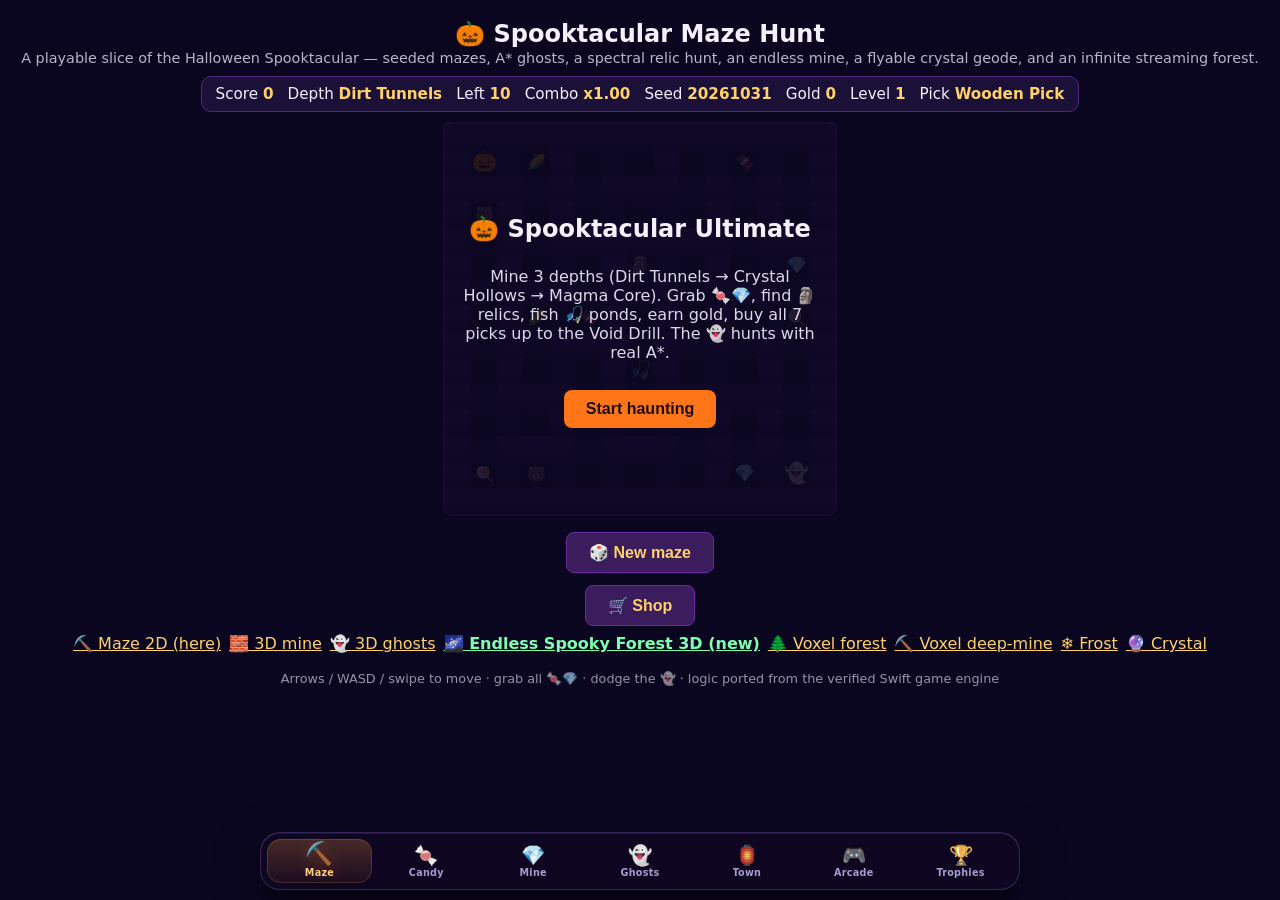
==== commit d39ceeb1: "Improve mobile armory scrolling and cache-bust styles" ====
--- a/docs/index.html
+++ b/docs/index.html
@@ -4,7 +4,7 @@
 <meta charset="utf-8">
 <meta name="viewport" content="width=device-width, initial-scale=1, maximum-scale=1, user-scalable=no">
 <title>🎃 Spooktacular Maze Hunt</title>
-<link rel="stylesheet" href="style.css?v=14">
+<link rel="stylesheet" href="style.css?v=15">
 <link rel="stylesheet" href="arcade.css?v=2">
 <link rel="stylesheet" href="chinatown.css?v=1">
 </head>
--- a/docs/style.css
+++ b/docs/style.css
@@ -1175,3 +1175,8 @@
 @media (max-width: 720px) {
   .gs3d-armory-head b::after { content: " · SWIPE"; color: #9d8dbf; letter-spacing: .12em; font-size: .4rem; }
 }
+@media (max-width: 720px) {
+  /* The armory is a horizontal scroller; let it pan inside the vertical start sheet. */
+  .gs3d-start, .gs3d-start-inner { touch-action: pan-x pan-y; }
+  .gs3d-armory-grid { touch-action: pan-x; -webkit-overflow-scrolling: touch; overscroll-behavior-x: contain; }
+}
